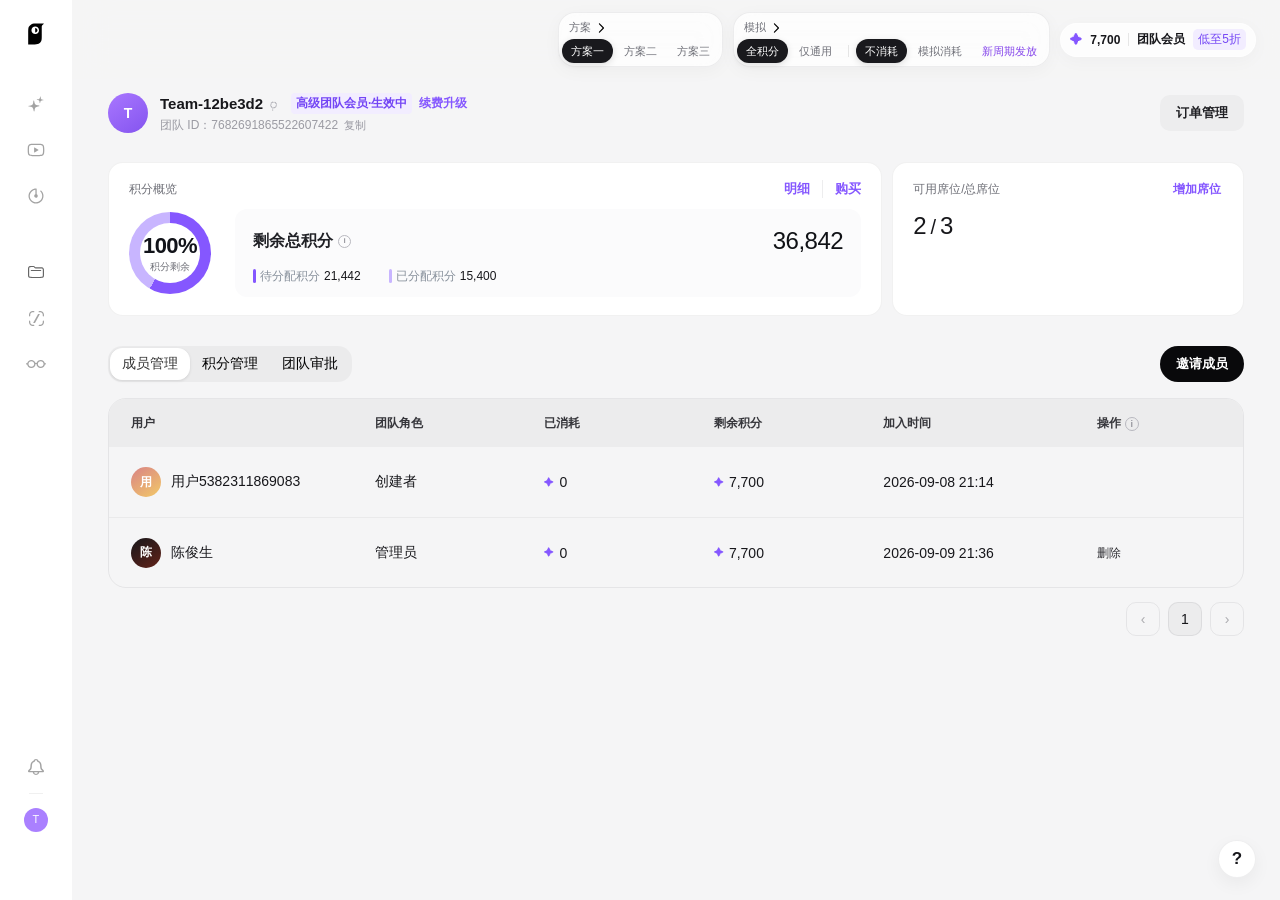
==== team-management-demo.html @ 02cb340e "Add third credit allocation scheme" ====
<!doctype html>
<html lang="zh-CN">
  <head>
    <meta charset="UTF-8" />
    <meta name="viewport" content="width=device-width, initial-scale=1.0" />
    <meta name="description" content="团队管理与积分管理交互 Demo" />
    <title>团队管理 · 交互 Demo</title>
    <style>

:root {
  --bg: #f5f5f6;
  --surface: #ffffff;
  --surface-muted: #f0f0f1;
  --text: #17171b;
  --text-secondary: #6f7078;
  --text-tertiary: #9b9ba3;
  --line: rgba(22, 22, 27, 0.07);
  --line-strong: rgba(22, 22, 27, 0.1);
  --brand: #8557ff;
  --brand-dark: #7446f5;
  --brand-soft: #f2edff;
  --cyan: #13a8bf;
  --cyan-soft: #e7f8fa;
  --iris: #6b5bea;
  --pink: #f04aa6;
  --danger: #e5484d;
  --shadow: 0 14px 40px rgba(28, 25, 38, 0.12);
}

* {
  box-sizing: border-box;
}

[hidden] {
  display: none !important;
}

html {
  min-width: 1080px;
  background: var(--bg);
}

body {
  margin: 0;
  min-height: 100vh;
  color: var(--text);
  background: var(--bg);
  font-family: -apple-system, BlinkMacSystemFont, "PingFang SC", "Microsoft YaHei", "Helvetica Neue", Arial, sans-serif;
  font-size: 14px;
  -webkit-font-smoothing: antialiased;
}

button,
input,
select {
  font: inherit;
}

button {
  color: inherit;
}

button:focus-visible,
input:focus-visible,
select:focus-visible {
  outline: 2px solid rgba(133, 87, 255, 0.42);
  outline-offset: 2px;
}

.sidebar {
  position: fixed;
  inset: 0 auto 0 0;
  z-index: 30;
  display: flex;
  width: 72px;
  flex-direction: column;
  align-items: flex-start;
  background: #fff;
}

.sidebar-product {
  display: grid;
  width: 72px;
  height: 68px;
  flex: 0 0 68px;
  place-items: center;
}

.sidebar-product-clip {
  display: block;
  overflow: hidden;
  width: 32px;
  height: 28px;
}

.sidebar-product-clip img {
  display: block;
  width: 79px;
  height: 28px;
  margin-left: 2px;
}

.side-nav {
  display: flex;
  width: 72px;
  height: 340px;
  flex: 0 0 340px;
  flex-direction: column;
  align-items: flex-start;
  gap: 6px;
  padding: 16px 12px 16px;
}

.side-item {
  position: relative;
  display: flex;
  width: 40px;
  height: 40px;
  flex: 0 0 40px;
  align-items: flex-start;
  padding: 4px 0 4px 8px;
  border: 0;
  background: transparent;
  cursor: pointer;
}

.side-item-surface,
.side-bottom-button,
.profile-button {
  display: grid;
  width: 32px;
  height: 32px;
  place-items: center;
  border: 0;
  border-radius: 50%;
  background: transparent;
  transition: background 140ms ease;
}

.side-item:hover .side-item-surface,
.side-bottom-button:hover,
.profile-button:hover {
  background: rgba(0, 0, 0, 0.045);
}

.side-item::after,
.side-bottom-button::after {
  position: absolute;
  left: calc(100% + 20px);
  top: 50%;
  z-index: 2;
  padding: 6px 8px;
  border-radius: 6px;
  color: #fff;
  background: #242429;
  content: attr(data-tooltip);
  font-size: 11px;
  white-space: nowrap;
  opacity: 0;
  pointer-events: none;
  transform: translate(-4px, -50%);
  transition: 120ms ease;
}

.side-item:hover::after,
.side-bottom-button:hover::after {
  opacity: 1;
  transform: translate(0, -50%);
}

.side-icon-frame {
  display: grid;
  width: 20px;
  height: 20px;
  place-items: center;
}

.side-icon {
  display: block;
  width: 20px;
  height: 20px;
}

.side-icon-folder {
  width: 16.169px;
  height: 12.933px;
}

.side-icon-canvas {
  width: 15px;
  height: 15px;
}

.side-icon-more {
  width: 19.981px;
  height: 8.42px;
}

.side-icon-notifications {
  width: 15.33px;
  height: 16.667px;
}

.side-nav-secondary {
  display: flex;
  width: 48px;
  height: 154px;
  flex: 0 0 154px;
  flex-direction: column;
  gap: 6px;
  padding-top: 30px;
}

.side-bottom {
  display: flex;
  width: 72px;
  min-height: 0;
  flex: 1 1 auto;
  flex-direction: column;
  align-items: center;
  gap: 10px;
  justify-content: flex-end;
  padding: 0 16px 64px;
}

.side-bottom-button,
.profile-button {
  position: relative;
  flex: 0 0 32px;
  padding: 0;
  cursor: pointer;
}

.side-bottom-button::after {
  left: calc(100% + 20px);
}

.side-bottom-divider {
  width: 14px;
  height: 1px;
  flex: 0 0 1px;
  background: rgba(0, 0, 0, 0.06);
}

.profile-dot {
  display: grid;
  width: 24px;
  height: 24px;
  place-items: center;
  border-radius: 50%;
  color: rgba(255, 255, 255, 0.95);
  background: #aa80ff;
  font-size: 11px;
  line-height: 15.4px;
  letter-spacing: 0.0645px;
}

.topbar {
  position: fixed;
  inset: 0 0 auto 72px;
  z-index: 20;
  display: flex;
  height: 64px;
  align-items: center;
  justify-content: flex-end;
  gap: 10px;
  padding: 0 24px;
  background: rgba(245, 245, 246, 0.9);
  backdrop-filter: blur(18px);
}

.simulation-switch {
  display: inline-flex;
  height: 32px;
  align-items: center;
  gap: 2px;
  padding: 3px;
  border: 1px solid rgba(22, 22, 27, 0.07);
  border-radius: 17px;
  background: rgba(255, 255, 255, 0.78);
  box-shadow: 0 4px 18px rgba(0, 0, 0, 0.035);
  backdrop-filter: blur(12px);
}

.simulation-switch-label {
  padding: 0 6px 0 8px;
  color: var(--text-tertiary);
  font-size: 11px;
  line-height: 1;
}

.simulation-option {
  height: 24px;
  padding: 0 9px;
  border: 0;
  border-radius: 12px;
  color: var(--text-secondary);
  background: transparent;
  font-size: 11px;
  cursor: pointer;
  transition: 140ms ease;
}

.simulation-option:hover {
  color: var(--text);
  background: #f0f0f2;
}

.simulation-option.is-active {
  color: #fff;
  background: #19191d;
  box-shadow: 0 2px 7px rgba(0, 0, 0, 0.13);
}

.credit-pill {
  display: flex;
  height: 34px;
  align-items: center;
  gap: 8px;
  padding: 0 9px;
  border: 1px solid rgba(255, 255, 255, 0.8);
  border-radius: 18px;
  background: rgba(255, 255, 255, 0.72);
  box-shadow: 0 4px 18px rgba(0, 0, 0, 0.03);
  font-size: 12px;
  font-weight: 600;
  cursor: pointer;
}

.credit-gem,
.mini-gem,
.point-gem {
  color: var(--brand);
}

.credit-divider {
  width: 1px;
  height: 13px;
  background: var(--line-strong);
}

.discount-tag {
  padding: 2px 5px;
  border-radius: 5px;
  color: var(--brand-dark);
  background: var(--brand-soft);
  font-weight: 500;
}

.page-shell {
  max-width: 1840px;
  min-height: 100vh;
  margin-left: 72px;
  padding: 84px 36px 64px;
}

.team-heading {
  display: flex;
  min-height: 58px;
  align-items: center;
  justify-content: space-between;
  margin-bottom: 20px;
}

.team-identity,
.team-name-row,
.title-with-tag,
.membership-row,
.summary-topline,
.card-actions,
.legend-row,
.card-footer-line,
.toolbar,
.toolbar-actions,
.tabs,
.filter-group,
.role-cell,
.user-cell,
.point-value,
.composition,
.row-actions,
.form-hint,
.warning-box {
  display: flex;
  align-items: center;
}

.team-identity {
  gap: 12px;
}

.team-avatar {
  display: grid;
  width: 40px;
  height: 40px;
  place-items: center;
  border-radius: 50%;
  color: #fff;
  background: linear-gradient(145deg, #a977ff, #8454ef);
  font-weight: 600;
}

.team-name-row {
  gap: 5px;
}

.team-name-row h1 {
  margin: 0;
  font-size: 15px;
  font-weight: 650;
}

.team-identity p {
  margin: 3px 0 0;
  color: var(--text-tertiary);
  font-size: 12px;
}

.icon-button,
.copy-button,
.link-button,
.action-link,
.tab,
.filter-chip,
.modal-close {
  border: 0;
  background: transparent;
  cursor: pointer;
}

.edit-button {
  padding: 0;
  color: #a9a9b0;
  font-size: 15px;
  transform: rotate(-35deg);
}

.copy-button {
  margin-left: 3px;
  padding: 0;
  color: #9999a2;
  font-size: 11px;
}

.secondary-button,
.primary-button {
  display: inline-flex;
  height: 36px;
  align-items: center;
  justify-content: center;
  min-width: 82px;
  padding: 0 16px;
  border: 0;
  border-radius: 10px;
  font-size: 13px;
  font-weight: 600;
  cursor: pointer;
  transition: 150ms ease;
}

.secondary-button {
  color: #202024;
  background: #ededee;
}

.secondary-button:hover {
  background: #e5e5e7;
}

.primary-button {
  color: white;
  background: #09090b;
}

.primary-button:hover {
  background: #27272b;
  transform: translateY(-1px);
}

.summary-grid {
  display: grid;
  grid-template-columns: repeat(3, minmax(0, 1fr));
  gap: 12px;
}

.summary-card {
  position: relative;
  min-width: 0;
  height: auto;
  padding: 20px 24px;
  border: 1px solid rgba(0, 0, 0, 0.035);
  border-radius: 22px;
  background: var(--surface);
}

.card-label {
  color: var(--text-secondary);
  font-size: 12px;
  line-height: 18px;
}

.membership-row {
  justify-content: space-between;
  margin-top: 1px;
}

.title-with-tag {
  gap: 6px;
}

.title-with-tag strong {
  font-size: 18px;
  line-height: 28px;
}

.status-tag {
  padding: 2px 5px;
  border-radius: 4px;
  color: var(--brand-dark);
  background: var(--brand-soft);
  font-size: 10px;
  font-weight: 600;
}

.link-button {
  padding: 2px;
  color: var(--brand);
  font-size: 12px;
  font-weight: 600;
}

.link-button:hover,
.action-link:hover {
  color: var(--brand-dark);
}

.card-footer-line {
  gap: 5px;
  margin-top: 18px;
  color: var(--text-secondary);
  font-size: 12px;
}

.info-dot {
  display: inline-grid;
  width: 14px;
  height: 14px;
  place-items: center;
  border: 1px solid #b8b8bf;
  border-radius: 50%;
  color: #96969e;
  font-size: 9px;
  font-style: normal;
  line-height: 1;
}

.summary-topline {
  align-items: flex-start;
  justify-content: space-between;
}

.large-number {
  margin-top: 1px;
  color: #101216;
  font-size: 30px;
  font-weight: 500;
  letter-spacing: -0.8px;
  line-height: 35px;
}

.card-actions {
  gap: 0;
  margin-top: 23px;
}

.credits-card .link-button {
  position: relative;
  padding: 0 12px;
  color: var(--brand);
  font-size: 13px;
}

.credits-card .link-button:last-child {
  padding-right: 0;
}

.credits-card .link-button + .link-button {
  border-left: 1px solid #ededee;
}

.membership-row > .link-button,
.seats-card .summary-topline > .link-button {
  position: absolute;
  top: 20px;
  right: 24px;
  display: inline-flex;
  height: 18px;
  align-items: center;
  padding-top: 0;
  padding-bottom: 0;
}

.credits-card .card-actions {
  position: absolute;
  top: 20px;
  right: 24px;
  height: 18px;
  align-items: center;
  margin-top: 0;
}

.allocation-stats {
  display: flex;
  align-items: center;
  gap: 20px;
  margin-top: 14px;
}

.allocation-stat {
  display: flex;
  align-items: baseline;
  gap: 8px;
  white-space: nowrap;
}

.allocation-stat + .allocation-stat {
  border-left: 1px solid var(--line-strong);
  padding-left: 20px;
}

.allocation-stat span {
  color: var(--text-secondary);
  font-size: 12px;
}

.allocation-stat strong {
  color: var(--text);
  font-size: 17px;
  font-weight: 600;
  font-variant-numeric: tabular-nums;
}



.legend-row {
  gap: 16px;
  margin-top: 9px;
  color: var(--text-secondary);
  font-size: 11px;
  white-space: nowrap;
}

.legend-row span {
  display: inline-flex;
  align-items: center;
  gap: 4px;
}

.legend-row b {
  color: inherit;
  font-weight: 500;
}

.legend {
  width: 3px;
  height: 12px;
  border-radius: 2px;
}

.seat-number {
  margin-top: 1px;
  font-size: 30px;
  font-weight: 500;
  letter-spacing: -0.8px;
  line-height: 35px;
}

.seat-number small {
  margin-left: 2px;
  color: var(--text);
  font-size: inherit;
  font-weight: 500;
  letter-spacing: inherit;
}

.workspace {
  margin-top: 30px;
}

.toolbar {
  justify-content: space-between;
  margin-bottom: 16px;
}

.toolbar-actions {
  gap: 8px;
}

.tabs {
  gap: 0;
  height: 36px;
  padding: 2px;
  border-radius: 14px;
  background: rgba(0, 0, 0, 0.04);
}

.tab {
  height: 32px;
  width: 80px;
  padding: 4px 8px;
  border: 1px solid transparent;
  border-radius: 12px;
  color: #000;
  font-family: "PingFang SC", sans-serif;
  font-size: 14px;
  font-weight: 500;
  line-height: 1.4;
  letter-spacing: 0.0938px;
  white-space: nowrap;
  transition: 150ms ease;
}

.tab:hover { background: rgba(255, 255, 255, 0.5); }
.tab.is-active {
  color: rgba(0, 0, 0, 0.8);
  background: #fff;
  border-color: #fff;
  box-shadow: 0 1px 3px rgba(0, 0, 0, 0.1);
}

.invite-button {
  border-radius: 18px;
}

.tab-panel {
  animation: panel-in 180ms ease;
}

.tab-panel[hidden] {
  display: none;
}

@keyframes panel-in {
  from { opacity: 0; transform: translateY(3px); }
  to { opacity: 1; transform: translateY(0); }
}

.table-card {
  overflow: hidden;
  border: 1px solid var(--line);
  border-radius: 18px;
  background: transparent;
}

.data-table {
  display: grid;
  min-width: 960px;
  align-items: center;
  column-gap: 24px;
  padding: 0 22px;
}

.member-table {
  grid-template-columns: minmax(220px, 1.25fr) minmax(140px, 1fr) minmax(120px, 1fr) minmax(140px, 1fr) minmax(190px, 1.05fr) minmax(120px, 0.85fr);
}

.points-table {
  min-width: 980px;
  column-gap: 16px;
  grid-template-columns: minmax(160px, 1.5fr) minmax(76px, 0.65fr) minmax(72px, 0.6fr) minmax(90px, 0.75fr) repeat(3, minmax(112px, 0.95fr)) 116px;
}

.points-table-card {
  overflow-x: auto;
}

.points-operation {
  white-space: nowrap;
}

.table-head {
  height: 48px;
  color: #36363b;
  background: #ececed;
  font-size: 12px;
  font-weight: 650;
}

.table-row {
  min-height: 70px;
  border-top: 1px solid rgba(0, 0, 0, 0.045);
  background: rgba(255, 255, 255, 0.02);
  transition: 120ms ease;
}

.table-row:first-child {
  border-top: 0;
}

.table-row:hover {
  background: #f2f2f2;
}

.user-cell {
  min-width: 0;
  gap: 10px;
}

.avatar {
  display: grid;
  width: 30px;
  height: 30px;
  flex: 0 0 auto;
  place-items: center;
  border-radius: 50%;
  color: white;
  font-size: 12px;
  font-weight: 700;
}

.avatar.owner { background: linear-gradient(145deg, #d98385, #f2c968); }
.avatar.admin { background: linear-gradient(145deg, #17171b, #622319); }
.avatar.collab { background: linear-gradient(145deg, #5d7195, #e98769); }
.avatar.designer { background: linear-gradient(145deg, #4b314f, #918cb7); }

.user-name {
  overflow: hidden;
  text-overflow: ellipsis;
  white-space: nowrap;
}

.role-cell {
  gap: 6px;
}

.point-value {
  gap: 5px;
}

.point-gem {
  font-size: 10px;
}

.row-actions {
  gap: 12px;
}

.action-link {
  padding: 0;
  color: #2f2f34;
  font-size: 12px;
}

.action-link:disabled {
  color: var(--text-tertiary);
  cursor: default;
}

.action-link.danger:hover {
  color: var(--danger);
}

.empty-action {
  color: transparent;
  user-select: none;
}

.pagination {
  display: flex;
  justify-content: flex-end;
  gap: 8px;
  padding-top: 14px;
}

.pagination button {
  display: grid;
  width: 34px;
  height: 34px;
  place-items: center;
  border: 1px solid var(--line);
  border-radius: 10px;
  color: #ababaf;
  background: transparent;
}

.pagination .current {
  color: var(--text);
  background: #ececed;
}

.points-overview {
  display: grid;
  overflow: hidden;
  grid-template-columns: minmax(220px, 1.08fr) repeat(3, minmax(0, 1fr));
  align-items: stretch;
  margin-bottom: 22px;
  padding: 24px 0;
  border: 1px solid rgba(22, 22, 27, 0.05);
  border-radius: 18px;
  background: rgba(255, 255, 255, 0.82);
  box-shadow: 0 1px 3px rgba(18, 18, 22, 0.018);
}

.point-card {
  position: relative;
  display: flex;
  min-width: 0;
  min-height: 78px;
  flex-direction: column;
  justify-content: center;
  padding: 0 30px;
}

.point-card + .point-card::before {
  position: absolute;
  inset: 5px auto 5px 0;
  width: 1px;
  background: rgba(22, 22, 27, 0.09);
  content: "";
}

.point-card .point-title {
  color: var(--text-secondary);
  font-size: 14px;
  line-height: 20px;
}

.point-card .point-balance {
  margin-top: 7px;
  color: #16161b;
  font-size: 26px;
  font-weight: 620;
  letter-spacing: -0.6px;
  line-height: 32px;
  font-variant-numeric: tabular-nums;
}

.point-card-total .point-balance {
  font-size: 30px;
  font-weight: 640;
  letter-spacing: -0.8px;
  line-height: 35px;
}

.point-card .point-caption {
  margin-top: 4px;
  color: var(--text-tertiary);
  font-size: 12px;
  line-height: 18px;
}

.invite-state h2 {
  margin: 0;
  font-size: 15px;
}

.invite-state p {
  margin: 4px 0 0;
  color: var(--text-secondary);
  font-size: 12px;
}

.credit-header {
  display: flex;
  align-items: center;
  white-space: nowrap;
}

.credit-editor {
  display: grid;
  overflow: hidden;
  width: 112px;
  height: 34px;
  grid-template-columns: 24px 1fr 24px;
  align-items: center;
  border: 1px solid rgba(15, 20, 25, 0.1);
  border-radius: 9px;
  background: #fff;
  transition: 150ms ease;
}

.credit-editor:hover {
  border-color: rgba(15, 20, 25, 0.18);
}

.credit-editor:focus-within {
  border-color: rgba(133, 87, 255, 0.72);
  box-shadow: 0 0 0 3px rgba(133, 87, 255, 0.1);
}

.credit-editor button {
  height: 100%;
  border: 0;
  color: #75757c;
  background: #f7f7f8;
  cursor: pointer;
  font-size: 16px;
  line-height: 1;
}

.credit-editor button:hover {
  color: #16161a;
  background: #eeeeef;
}

.credit-editor input {
  min-width: 0;
  width: 100%;
  height: 100%;
  padding: 0 4px;
  border: 0;
  outline: 0;
  color: var(--text);
  background: #fff;
  font-variant-numeric: tabular-nums;
  text-align: center;
}

.credit-editor input::-webkit-inner-spin-button,
.credit-editor input::-webkit-outer-spin-button {
  margin: 0;
  appearance: none;
}

.credit-editor.is-updated {
  animation: credit-updated 420ms ease;
}

@keyframes credit-updated {
  0%, 100% { background: #fff; }
  40% { background: var(--cyan-soft); }
}

.credit-readonly {
  color: #2f2f35;
  font-variant-numeric: tabular-nums;
}

.points-table.table-row.is-editing {
  box-shadow: none;
}

.points-table.table-row.is-recovery-candidate {
  background: rgba(133, 87, 255, 0.055);
}

.points-table.table-row.is-recovery-candidate .candidate-credit {
  color: var(--brand-dark);
  font-weight: 650;
}

.row-actions {
  flex-wrap: wrap;
  gap: 8px;
}

.confirm-link {
  color: var(--brand-dark);
  font-weight: 650;
}

.shortage-banner {
  display: flex;
  align-items: center;
  justify-content: space-between;
  min-height: 42px;
  margin-bottom: 10px;
  padding: 9px 14px;
  border: 1px solid rgba(133, 87, 255, 0.18);
  border-radius: 10px;
  color: #5633b7;
  background: #f7f3ff;
  font-size: 12px;
}

.shortage-banner[hidden] {
  display: none;
}

.shortage-banner strong {
  margin: 0 3px;
}

.invite-state {
  display: flex;
  min-height: 330px;
  flex-direction: column;
  align-items: center;
  justify-content: center;
  border: 1px solid var(--line);
  border-radius: 18px;
  background: rgba(255, 255, 255, 0.36);
  text-align: center;
}

.invite-state .secondary-button {
  margin-top: 20px;
}

.approval-card {
  overflow: hidden;
  border: 1px solid var(--line);
  border-radius: 16px;
}

.approval-row {
  display: grid;
  min-height: 66px;
  grid-template-columns: minmax(220px, 1.5fr) minmax(120px, 0.8fr) minmax(200px, 1fr) minmax(160px, 0.7fr);
  align-items: center;
  gap: 20px;
  padding: 0 22px;
  border-top: 1px solid var(--line);
}

.approval-row:first-child {
  border-top: 0;
}

.approval-row.is-head {
  min-height: 46px;
  background: #ececed;
  font-size: 12px;
  font-weight: 650;
}

.details-list {
  overflow: hidden;
  border: 1px solid var(--line);
  border-radius: 10px;
}

.details-row {
  display: grid;
  min-height: 42px;
  grid-template-columns: 1fr 0.85fr 0.8fr 0.58fr;
  align-items: center;
  gap: 10px;
  padding: 0 12px;
  border-top: 1px solid var(--line);
  font-size: 11px;
}

.details-row:first-child {
  border-top: 0;
}

.details-row.is-head {
  color: var(--text-secondary);
  background: #f4f4f5;
  font-weight: 650;
}

.rule-note {
  margin-top: 14px;
  padding: 11px 12px;
  border-radius: 9px;
  color: var(--text-secondary);
  background: #f6f4fb;
  font-size: 11px;
  line-height: 1.6;
}

body.is-points-detail {
  background: #f2f2f2;
}

body.is-points-detail .topbar {
  height: 68px;
  background: rgba(236, 236, 236, 0.92);
}

body.is-points-detail .simulation-switch {
  display: none;
}

.points-detail-page {
  min-height: 100vh;
  margin-left: 72px;
  padding: 100px 32px 64px;
  background: #f2f2f2;
}

.points-detail-content {
  display: flex;
  width: 100%;
  max-width: 1440px;
  flex-direction: column;
  gap: 32px;
  margin: 0 auto;
}

.points-detail-header {
  display: flex;
  min-height: 64px;
  flex-direction: column;
  align-items: flex-start;
  gap: 8px;
}

.points-detail-title-line {
  display: flex;
  align-items: center;
  gap: 8px;
}

.points-detail-title-line h1 {
  margin: 0;
  font-family: "Times New Roman", "PingFang SC", serif;
  font-size: 23px;
  font-weight: 700;
  line-height: 35px;
}

.detail-scope-badge {
  height: 20px;
  padding: 2px 8px;
  border: 0;
  border-radius: 24px;
  color: var(--text);
  background: #e8e9eb;
  font-size: 12px;
  font-weight: 500;
  line-height: 16px;
  cursor: pointer;
}

.detail-scope-badge:hover {
  background: #dedfe2;
}

.points-detail-header p {
  margin: 0;
  color: rgba(0, 0, 0, 0.6);
  font-size: 14px;
  line-height: 21px;
  letter-spacing: -0.15px;
}

.detail-section {
  display: flex;
  width: 100%;
  flex-direction: column;
  align-items: flex-start;
  gap: 16px;
}

.detail-section > h2 {
  width: 100%;
  margin: 0;
  font-size: 16px;
  font-weight: 500;
  line-height: 24px;
  letter-spacing: -0.31px;
}

.detail-total-balance {
  display: flex;
  min-height: 79px;
  flex-direction: column;
  align-items: flex-start;
  gap: 8px;
}

.detail-total-balance > span {
  color: rgba(0, 0, 0, 0.6);
  font-size: 13px;
  line-height: 20px;
}

.detail-total-balance > strong {
  font-family: "Times New Roman", "PingFang SC", serif;
  font-size: 44px;
  font-weight: 400;
  line-height: 51px;
  letter-spacing: -1px;
}

.detail-balance-grid {
  display: grid;
  width: 100%;
  grid-template-columns: repeat(3, minmax(0, 1fr));
  gap: 16px;
}

.detail-balance-card {
  display: flex;
  height: 109px;
  flex-direction: column;
  justify-content: space-between;
  padding: 20px;
  overflow: hidden;
  border-radius: 32px;
  background: #fff;
  box-shadow: 0 0 0 1px rgba(0, 0, 0, 0.04);
  transition: box-shadow 180ms ease, transform 180ms ease;
}

.detail-balance-card.is-highlighted {
  box-shadow: 0 0 0 2px rgba(129, 73, 242, 0.26), 0 8px 24px rgba(129, 73, 242, 0.08);
  transform: translateY(-1px);
}

.detail-balance-card h3,
.detail-ranking-card h3 {
  margin: 0;
  font-size: 14px;
  font-weight: 500;
  line-height: 21px;
  letter-spacing: -0.15px;
}

.detail-balance-row {
  display: flex;
  height: 32px;
  align-items: flex-end;
  justify-content: space-between;
}

.detail-balance-row strong {
  font-size: 16px;
  font-weight: 500;
  line-height: 24px;
  letter-spacing: -0.31px;
}

.detail-text-button {
  display: inline-flex;
  height: 32px;
  align-items: center;
  justify-content: center;
  min-width: 64px;
  padding: 0 14px;
  border: 0;
  border-radius: 32px;
  color: var(--text);
  background: transparent;
  font-size: 12px;
  font-weight: 500;
  cursor: pointer;
}

.detail-text-button:hover {
  color: var(--brand-dark);
  background: rgba(72, 72, 73, 0.04);
}

.detail-analysis-card {
  width: 100%;
  min-height: 308px;
  padding: 24px;
  border-radius: 32px;
  background: #fff;
  box-shadow: 0 0 0 1px rgba(0, 0, 0, 0.04);
}

.detail-filter-grid {
  display: grid;
  min-height: 62px;
  grid-template-columns: 199.5px minmax(260px, 2.5fr) minmax(220px, 2fr) 176px 172px;
  align-items: end;
  gap: 12px;
}

.detail-filter-field {
  display: flex;
  min-width: 0;
  flex-direction: column;
  gap: 8px;
}

.detail-filter-field > span {
  color: var(--text);
  font-size: 13px;
  font-weight: 500;
  line-height: 19px;
  letter-spacing: -0.08px;
}

.detail-filter-control,
.detail-filter-actions button {
  display: flex;
  height: 36px;
  align-items: center;
  justify-content: space-between;
  min-width: 0;
  padding: 0 16px;
  border: 1px solid rgba(0, 0, 0, 0.08);
  border-radius: 32px;
  color: var(--text);
  background: transparent;
  font-size: 12px;
  font-weight: 500;
}

.detail-filter-control {
  width: 100%;
  cursor: pointer;
}

.detail-filter-control:hover {
  border-color: rgba(0, 0, 0, 0.16);
  background: rgba(72, 72, 73, 0.02);
}

.detail-filter-control img {
  display: block;
  width: 14px;
  height: 14px;
  object-fit: contain;
}

.detail-filter-control > span {
  overflow: hidden;
  text-overflow: ellipsis;
  white-space: nowrap;
}

.detail-date-control {
  justify-content: center;
  gap: 4px;
}

.detail-member-control {
  padding: 0 12px;
  border-color: transparent;
  background: rgba(72, 72, 73, 0.04);
  font-size: 13px;
}

.detail-member-control img {
  width: 16px;
  height: 16px;
}

.detail-filter-actions {
  display: flex;
  align-items: center;
  justify-content: flex-end;
  gap: 8px;
}

.detail-filter-actions button {
  justify-content: center;
  min-width: 82px;
  padding: 0 16px;
  border-color: transparent;
  color: rgba(0, 0, 0, 0.2);
  background: rgba(72, 72, 73, 0.04);
}

.detail-filter-actions button:disabled {
  cursor: default;
}

.detail-pill-tabs {
  display: flex;
  height: 32px;
  align-items: center;
  gap: 8px;
}

.detail-analysis-card > .detail-pill-tabs {
  margin-top: 16px;
}

.detail-pill-tabs button {
  display: inline-flex;
  height: 32px;
  align-items: center;
  justify-content: center;
  min-width: 48px;
  padding: 6px 14px;
  border: 1px solid rgba(0, 0, 0, 0.08);
  border-radius: 999px;
  color: rgba(0, 0, 0, 0.6);
  background: transparent;
  font-size: 12px;
  font-weight: 500;
  line-height: 14px;
  cursor: pointer;
}

.detail-pill-tabs button.is-active {
  border-color: transparent;
  color: #8149f2;
  background: #ccb2ff;
}

.detail-analysis-panel {
  display: grid;
  min-height: 134px;
  grid-template-columns: 1fr 2fr;
  gap: 16px;
  margin-top: 16px;
}

.detail-metric-card,
.detail-ranking-card {
  padding: 20px;
  border-radius: 24px;
  background: rgba(72, 72, 73, 0.04);
}

.detail-metric-card {
  display: flex;
  flex-direction: column;
  justify-content: space-between;
}

.detail-metric-card > div:first-child {
  display: flex;
  flex-direction: column;
  gap: 8px;
}

.detail-metric-card span {
  color: rgba(0, 0, 0, 0.6);
  font-size: 13px;
  line-height: 20px;
}

.detail-metric-card strong {
  font-size: 16px;
  font-weight: 500;
  line-height: 24px;
}

.detail-metric-footer {
  display: flex;
  align-items: center;
  justify-content: space-between;
}

.detail-ranking-card {
  display: flex;
  flex-direction: column;
  gap: 16px;
}

.detail-ranking-list {
  display: flex;
  flex-direction: column;
  gap: 12px;
}

.detail-ranking-row {
  display: grid;
  grid-template-columns: 32px minmax(160px, 228px) minmax(120px, 1fr) 56px;
  align-items: center;
  gap: 4px;
  min-height: 21px;
  padding: 2px 8px;
  color: rgba(0, 0, 0, 0.6);
  font-size: 13px;
  line-height: 15px;
}

.detail-ranking-index {
  color: rgba(0, 0, 0, 0.4);
}

.detail-ranking-name {
  overflow: hidden;
  text-overflow: ellipsis;
  white-space: nowrap;
}

.detail-ranking-bar {
  height: 12px;
  overflow: hidden;
  border-radius: 999px;
  background: #f2f2f2;
}

.detail-ranking-bar i {
  display: block;
  height: 100%;
  border-radius: inherit;
  background: #aa80ff;
}

.detail-ranking-value {
  text-align: right;
}

.detail-ledger-section {
  min-height: 616px;
}

.detail-ledger-card {
  width: 100%;
  min-height: 528px;
  padding: 24px;
  overflow: hidden;
  border-radius: 32px;
  background: #fff;
  box-shadow: 0 0 0 1px rgba(0, 0, 0, 0.04);
}

.detail-ledger-table {
  display: grid;
  grid-template-columns: 160px minmax(280px, 1fr) 144px 96px;
  align-items: center;
  column-gap: 2px;
}

.detail-ledger-head {
  height: 48px;
  border-bottom: 1px solid rgba(0, 0, 0, 0.08);
  color: rgba(0, 0, 0, 0.6);
  font-size: 13px;
  font-weight: 500;
  line-height: 19px;
}

.detail-ledger-head > div,
.detail-ledger-row > div {
  padding: 0 12px;
}

.detail-ledger-head > div:last-child,
.detail-ledger-row > div:last-child {
  text-align: right;
}

.detail-ledger-row {
  min-height: 45px;
  color: var(--text);
  font-size: 14px;
  line-height: 21px;
}

.detail-ledger-row > div:first-child {
  color: rgba(0, 0, 0, 0.6);
}

.detail-ledger-row > div:last-child {
  color: #8149f2;
}

.detail-ledger-empty {
  display: grid;
  min-height: 180px;
  place-items: center;
  color: rgba(0, 0, 0, 0.4);
  font-size: 13px;
}

.empty-illustration {
  display: grid;
  width: 54px;
  height: 54px;
  margin-bottom: 16px;
  place-items: center;
  border-radius: 18px;
  color: var(--brand);
  background: var(--brand-soft);
  font-size: 28px;
  font-weight: 300;
}

.help-button {
  position: fixed;
  right: 24px;
  bottom: 22px;
  z-index: 12;
  display: grid;
  width: 38px;
  height: 38px;
  place-items: center;
  border: 1px solid var(--line);
  border-radius: 50%;
  background: #fff;
  box-shadow: 0 6px 18px rgba(0, 0, 0, 0.05);
  font-size: 17px;
  font-weight: 700;
  cursor: pointer;
}

.modal-backdrop {
  position: fixed;
  inset: 0;
  z-index: 100;
  display: grid;
  place-items: center;
  padding: 24px;
  background: rgba(15, 15, 18, 0.32);
  backdrop-filter: blur(4px);
}

.modal-backdrop[hidden] {
  display: none;
}

.modal {
  width: min(440px, 100%);
  padding: 22px;
  border-radius: 18px;
  background: #fff;
  box-shadow: var(--shadow);
  animation: modal-in 180ms ease;
}

@keyframes modal-in {
  from { opacity: 0; transform: translateY(8px) scale(0.98); }
  to { opacity: 1; transform: translateY(0) scale(1); }
}

.modal-head {
  display: flex;
  align-items: flex-start;
  justify-content: space-between;
  margin-bottom: 20px;
}

.modal-head h2 {
  margin: 0;
  font-size: 18px;
}

.modal-head p {
  margin: 5px 0 0;
  color: var(--text-secondary);
  font-size: 12px;
}

.modal-close {
  width: 30px;
  height: 30px;
  border-radius: 9px;
  color: #7b7b82;
  font-size: 22px;
}

.modal-close:hover {
  background: #f0f0f1;
}

.form-field {
  display: block;
  margin-bottom: 16px;
}

.form-field > span {
  display: block;
  margin-bottom: 7px;
  color: #44444a;
  font-size: 12px;
  font-weight: 600;
}

.form-field input,
.form-field select {
  width: 100%;
  height: 42px;
  padding: 0 12px;
  border: 1px solid var(--line-strong);
  border-radius: 10px;
  color: var(--text);
  background: #fafafa;
}

.form-field input:focus,
.form-field select:focus {
  border-color: rgba(133, 87, 255, 0.56);
  background: #fff;
}

.form-hint {
  justify-content: space-between;
  margin-top: -8px;
  color: var(--text-secondary);
  font-size: 11px;
}

.modal-actions {
  display: flex;
  justify-content: flex-end;
  gap: 8px;
  margin-top: 22px;
}

.warning-box {
  gap: 10px;
  padding: 12px;
  border-radius: 10px;
  color: #8e3437;
  background: #fff1f1;
  font-size: 12px;
  line-height: 1.5;
}

.modal .primary-button.danger {
  background: var(--danger);
}

.shortage-modal-intro {
  margin: 0;
  color: var(--text-secondary);
  font-size: 12px;
  line-height: 1.6;
}

.shortage-modal-list {
  display: flex;
  flex-direction: column;
  gap: 8px;
}

.shortage-modal-list-title {
  color: #44444a;
  font-size: 12px;
  font-weight: 650;
}

.shortage-modal-row {
  display: flex;
  min-height: 44px;
  align-items: center;
  justify-content: space-between;
  gap: 16px;
  padding: 0 12px;
  border-radius: 10px;
  background: #f6f6f7;
  font-size: 12px;
}

.shortage-modal-source {
  min-width: 0;
  overflow: hidden;
  text-overflow: ellipsis;
  white-space: nowrap;
}

.shortage-modal-source strong {
  color: var(--text);
  font-size: 13px;
}

.shortage-modal-amount {
  flex: none;
  font-size: 13px;
  font-variant-numeric: tabular-nums;
}

.shortage-modal-empty {
  padding: 12px;
  border-radius: 10px;
  color: var(--text-secondary);
  background: #f6f6f7;
  font-size: 12px;
}

.shortage-modal-intro {
  margin-top: 14px;
}

.toast-region {
  position: fixed;
  left: 50%;
  top: 78px;
  z-index: 120;
  display: flex;
  width: min(720px, calc(100vw - 48px));
  align-items: center;
  flex-direction: column;
  gap: 8px;
  transform: translateX(-50%);
  pointer-events: none;
}

.toast {
  min-width: 220px;
  max-width: 100%;
  padding: 11px 14px;
  border: 1px solid var(--line);
  border-radius: 10px;
  color: #fff;
  background: rgba(23, 23, 27, 0.92);
  box-shadow: 0 10px 30px rgba(0, 0, 0, 0.12);
  font-size: 12px;
  text-align: center;
  animation: toast-in 220ms cubic-bezier(0.2, 0.8, 0.2, 1);
}

.toast.is-leaving {
  animation: toast-out 180ms ease forwards;
}

@keyframes toast-in {
  from { opacity: 0; transform: translateY(-12px) scale(0.97); }
  to { opacity: 1; transform: translateY(0); }
}

@keyframes toast-out {
  to { opacity: 0; transform: translateY(-8px) scale(0.98); }
}

@media (max-width: 1260px) {
  .page-shell { padding-left: 26px; padding-right: 26px; }
  .summary-card { padding-left: 18px; padding-right: 18px; }
  .membership-row > .link-button,
  .seats-card .summary-topline > .link-button,
  .credits-card .card-actions { right: 18px; }
  .legend-row { gap: 9px; }
  .data-table { column-gap: 16px; padding-left: 18px; padding-right: 18px; }
}

@media (max-width: 1500px) {
  .detail-analysis-card { min-height: 360px; }
  .detail-filter-grid {
    grid-template-columns: 199.5px minmax(180px, 1fr) minmax(180px, 1fr) 160px;
  }
  .detail-filter-actions { grid-column: 1 / -1; }
  .detail-ranking-row { grid-template-columns: 28px minmax(150px, 210px) minmax(100px, 1fr) 48px; }
}

@media (prefers-reduced-motion: reduce) {
  *, *::before, *::after {
    scroll-behavior: auto !important;
    animation-duration: 0.01ms !important;
    transition-duration: 0.01ms !important;
  }
}

/* Unified member and credit workspace. */

.summary-credit-meta { display: grid; grid-template-columns: repeat(3, minmax(0, 1fr)); gap: 10px; }
.summary-credit-meta .allocation-stat { display: flex; flex-direction: column; gap: 1px; min-width: 0; }
.summary-credit-meta .allocation-stat + .allocation-stat { padding-left: 10px; }
.summary-credit-meta .allocation-stat span { font-size: 12px; }
.summary-credit-meta .allocation-stat strong { font-size: 14px; line-height: 18px; font-weight: 500; }
.member-identity { display: flex; flex-direction: column; min-width: 0; gap: 5px; }
.member-joined { color: var(--text-secondary); font-size: 12px; white-space: nowrap; }
.points-operation { display: flex; gap: 14px; align-items: center; }
.points-table { grid-template-columns: minmax(190px, 1.5fr) minmax(76px, .65fr) minmax(72px, .6fr) minmax(90px, .75fr) repeat(3, minmax(112px, .95fr)) 122px; }
@media (max-width: 900px) {
  .summary-grid { grid-template-columns: 1fr; }
  .points-overview { overflow-x: auto; }
}

/* Credit tabs control both the balance and member allocation list. */
#creditTypeTabs { display: flex; align-items: center; height: 36px; gap: 24px; padding: 0 0 0 8px; margin-bottom: 20px; }
.credit-subtab { position: relative; display: inline-flex; align-items: center; justify-content: center; height: 36px; border: 0; border-bottom: 2px solid transparent; background: transparent; padding: 0; color: rgba(0, 0, 0, 0.6); font: inherit; font-family: "PingFang SC", sans-serif; font-size: 14px; font-weight: 500; line-height: 1.4; letter-spacing: 0.0938px; white-space: nowrap; cursor: pointer; }
.credit-subtab.is-active { color: #000; border-bottom-color: #000; }
.credit-subtab:hover { color: #000; }
.credit-subtab:focus-visible { outline: 2px solid var(--text); outline-offset: 3px; border-radius: 2px; }
#pointsOverview { display: flex; align-items: center; justify-content: space-between; gap: 24px; margin: 0 0 20px; padding: 20px 28px; border-radius: 16px; box-shadow: none; }
.unallocated-summary { display: flex; flex-direction: column; align-items: flex-start; gap: 6px; flex-shrink: 0; }
.unallocated-summary > span { color: var(--text-secondary); font-size: 12px; }
.unallocated-summary > strong { font-size: 20px; line-height: 1.2; font-weight: 600; font-variant-numeric: tabular-nums; }
.points-table { min-width: 740px; grid-template-columns: minmax(220px, 1.6fr) minmax(110px, 1fr) minmax(100px, 1fr) minmax(160px, 1.2fr) 122px; }
.points-table.is-credit-editing { min-width: 860px; grid-template-columns: minmax(190px, 1.45fr) minmax(100px, .8fr) minmax(84px, .65fr) minmax(132px, 1fr) minmax(150px, 1.05fr) 100px; }

.append-editor label { display:flex; align-items:center; gap:10px; font-size:13px; }
.append-editor input { width:110px; border:1px solid var(--line-strong); border-radius:7px; padding:8px; background:#fff; font:inherit; }
.append-editor small { display:block; margin-top:5px; color:var(--text-secondary); font-size:12px; }
.simulation-divider { width: 1px; height: 12px; background: var(--line-strong); margin: 0 5px; }
.simulation-cycle { color: #8545eb; }
.points-table.table-row.is-recovery-candidate { background:#f0e8ff; box-shadow:inset 3px 0 #9254ff; }

.allocation-menu { position: relative; }
.allocation-menu > summary { list-style: none; cursor: pointer; }
.allocation-menu > summary::-webkit-details-marker { display: none; }
.allocation-menu-options { position: relative; z-index: 5; margin: 6px 0; min-width: 112px; padding: 4px; border: 1px solid var(--line); border-radius: 10px; background: #fff; box-shadow: 0 4px 18px rgba(0,0,0,.1); }
.allocation-menu-options button { display: block; width: 100%; border: 0; border-radius: 6px; background: transparent; padding: 9px 12px; text-align: left; white-space: nowrap; font: inherit; font-size: 14px; cursor: pointer; }
.allocation-menu-options button:hover { background: #f3f3f5; }
.allocation-menu-options button:disabled { opacity: .4; cursor: default; }

.credit-workspace-toolbar { display: flex; align-items: center; justify-content: space-between; gap: 20px; margin-bottom: 16px; }
.credit-workspace-toolbar #creditTypeTabs { margin-bottom: 0; }
@media (max-width: 700px) {
  .credit-workspace-toolbar { flex-wrap: wrap; gap: 12px; }
  .credit-workspace-toolbar #pointsOverview { margin-left: auto; }
}

.balance-stepper { display: inline-flex; height: 36px; align-items: center; padding: 0 4px; border-radius: 999px; background: #f1f1f2; }
.balance-stepper button { display: grid; place-items: center; width: 30px; height: 30px; padding: 0; border: 0; border-radius: 50%; background: transparent; color: #17171b; font-size: 23px; line-height: 1; cursor: pointer; }
.balance-stepper button:hover { background: #e5e5e7; }
.balance-stepper button:disabled { opacity: .3; cursor: default; }
.append-editor .balance-stepper input { width: 76px; min-width: 0; padding: 0 2px; border: 0; border-radius: 0; background: transparent; text-align: center; font-size: 16px; font-weight: 500; appearance: textfield; -moz-appearance: textfield; }
.balance-stepper input::-webkit-inner-spin-button, .balance-stepper input::-webkit-outer-spin-button { -webkit-appearance: none; margin: 0; }
.balance-stepper:focus-within { outline: 2px solid #9254ff; outline-offset: 2px; }
.balance-stepper input:focus { outline: none; }

.allocation-editor-row {
  display: grid;
  min-width: 860px;
  grid-template-columns: minmax(190px, 1.45fr) minmax(100px, .8fr) minmax(84px, .65fr) minmax(132px, 1fr) minmax(150px, 1.05fr) 100px;
  align-items: center;
  gap: 20px;
  padding: 16px 20px 14px;
  border-top: 1px solid var(--line);
  background: rgba(255, 255, 255, .72);
}
.allocation-editor-line { display: contents; }
.allocation-before { color: #2f2f35; font-size: 14px; font-variant-numeric: tabular-nums; }
.allocation-stepper { display: grid; overflow: hidden; width: 144px; height: 32px; grid-template-columns: 32px minmax(0, 1fr) 32px; gap: 8px; align-items: center; border: 0; border-radius: 26px; background: rgba(0, 0, 0, 0.06); }
.allocation-stepper:focus-within { box-shadow: none; }
.allocation-stepper button:focus-visible { outline: 2px solid var(--credit-purple); outline-offset: -3px; border-radius: 50%; }
.allocation-stepper button { display: grid; width: 32px; height: 32px; place-items: center; padding: 0; border: 0; color: #17171b; background: transparent; cursor: pointer; font-size: 24px; font-weight: 400; }
.allocation-stepper button:hover { background: #e5e5e7; }
.allocation-stepper button:disabled { opacity: .3; cursor: default; }
.allocation-stepper input { width: 53px; justify-self: center; min-width: 0; height: 20px; padding: 0; border: 0; outline: 0; background: transparent; color: #000; font-family: Montserrat, sans-serif; font-size: 12px; line-height: 20px; font-weight: 400; text-align: center; appearance: textfield; -moz-appearance: textfield; }
.allocation-stepper input::-webkit-inner-spin-button,
.allocation-stepper input::-webkit-outer-spin-button { margin: 0; -webkit-appearance: none; }
.allocation-input { width: min(132px, 100%); height: 36px; border-radius: 10px; background: #f1f1f2; }
.allocation-input:focus-within { outline: 2px solid #9254ff; outline-offset: 2px; }
.allocation-input input { width: 100%; height: 100%; padding: 0 12px; border: 0; outline: 0; border-radius: inherit; background: transparent; font: inherit; font-size: 14px; font-weight: 500; text-align: center; appearance: textfield; -moz-appearance: textfield; }
.allocation-input input::-webkit-inner-spin-button,
.allocation-input input::-webkit-outer-spin-button { margin: 0; -webkit-appearance: none; }
.allocation-editor-actions { justify-content: flex-start; white-space: nowrap; }
.allocation-editor-footer { display: flex; min-height: 26px; grid-column: 3 / 6; align-items: flex-end; padding-top: 2px; }
.allocation-editor-footer > span { color: var(--text-secondary); font-size: 12px; }
@media (max-width: 980px) {
  .allocation-editor-row { overflow-x: auto; }
}

.allocation-guidance { margin: 0; color: var(--text-secondary); font-size: 12px; line-height: 1.5; }
@media (max-width: 700px) { #pointsOverview { align-items: flex-start; flex-direction: column; gap: 12px; padding: 20px; } }

/* Inline credit balances, matching the supplied legend reference. */
.summary-credit-meta { display: flex; align-items: center; justify-content: space-between; gap: 12px; }
.summary-credit-meta .allocation-stat { flex-direction: row; align-items: center; gap: 5px; }
.summary-credit-meta .allocation-stat + .allocation-stat { padding-left: 0; border-left: 0; }
.summary-credit-meta .allocation-stat::before { content: ''; width: 3px; height: 12px; border-radius: 2px; flex-shrink: 0; background: #00a2bd; }
.summary-credit-meta .allocation-stat:nth-child(2)::before { background: #6857ed; }
.summary-credit-meta .allocation-stat:nth-child(3)::before { background: #ee43a0; }
.summary-credit-meta .allocation-stat span { font-size: 12px; }
.summary-credit-meta .allocation-stat strong { font-size: 13px; line-height: 18px; }
.summary-grid { grid-template-columns: minmax(0, 1fr) minmax(440px, 1.18fr) minmax(0, 1fr); }
@media (max-width: 900px) { .summary-grid { grid-template-columns: 1fr; } }

.summary-credit-meta { justify-content: flex-start; gap: 16px; }
.summary-credit-meta .allocation-stat::before { content: none; }
.toolbar { --toolbar-control-height: 36px; align-items: center; }
.toolbar > .tabs, .toolbar .invite-button { box-sizing: border-box; height: var(--toolbar-control-height); min-height: var(--toolbar-control-height); }
.toolbar > .tabs { align-items: center; }
.toolbar > .tabs > .tab { height: calc(var(--toolbar-control-height) - 4px); }

/* Team plan is part of the identity; the overview follows the supplied compact card layout. */
.team-name-row { flex-wrap: wrap; }
.team-plan { display: inline-flex; align-items: center; gap: 6px; margin-left: 10px; font-size: 12px; font-weight: 500; }
.summary-grid { grid-template-columns: minmax(0, 2.2fr) minmax(260px, 1fr); gap: 10px; }
.summary-card { border-color: rgba(22, 22, 27, .06); border-radius: 15px; }
.credits-card { min-height: 150px; padding: 16px 20px 18px; }
.credit-summary-header { display: flex; align-items: center; justify-content: space-between; min-height: 20px; }
.credit-summary-actions { display: flex; align-items: center; }
.credit-summary-content { display: grid; grid-template-columns: 86px minmax(0, 1fr); align-items: center; gap: 20px; margin-top: 10px; }
.credit-donut { position: relative; display: grid; width: 82px; height: 82px; flex: 0 0 82px; place-items: center; border-radius: 50%; background: conic-gradient(#8fcae9 0 11%, #e1e3e6 11% 25%, #139be8 25% 100%); }
.credit-donut::after { position: absolute; inset: 11px; border-radius: 50%; background: #fff; content: ''; }
.credit-donut-center { position: relative; z-index: 1; display: flex; flex-direction: column; align-items: center; }
.credit-donut-center strong { color: #111319; font-size: 22px; font-weight: 650; line-height: 26px; letter-spacing: -.6px; }
.credit-donut-center span { margin-top: 1px; color: var(--text-secondary); font-size: 10px; line-height: 14px; }
.credit-donut:focus-visible { outline: 2px solid #1598e5; outline-offset: 4px; }
.credit-donut-tooltip { position: absolute; z-index: 20; top: 50%; left: calc(100% + 14px); display: grid; width: 218px; gap: 10px; padding: 14px 16px; border: 1px solid rgba(21, 23, 28, .1); border-radius: 10px; background: rgba(255, 255, 255, .98); box-shadow: 0 10px 30px rgba(20, 30, 45, .14); opacity: 0; pointer-events: none; transform: translate(6px, -50%); transition: opacity 160ms ease, transform 160ms ease; }
.credit-donut-tooltip::before { position: absolute; top: 50%; left: -6px; width: 10px; height: 10px; border-left: 1px solid rgba(21, 23, 28, .1); border-bottom: 1px solid rgba(21, 23, 28, .1); background: #fff; content: ''; transform: translateY(-50%) rotate(45deg); }
.credit-donut:hover .credit-donut-tooltip,
.credit-donut:focus .credit-donut-tooltip,
.credit-donut:focus-within .credit-donut-tooltip { opacity: 1; transform: translate(0, -50%); }
.credit-tooltip-row { display: grid; grid-template-columns: 10px minmax(0, 1fr) auto; align-items: center; gap: 8px; color: #5f626b; font-size: 12px; line-height: 18px; white-space: nowrap; }
.credit-tooltip-row strong { color: #202126; font-size: 13px; font-weight: 600; font-variant-numeric: tabular-nums; }
.credit-tooltip-dot { width: 8px; height: 8px; border-radius: 50%; }
.credit-tooltip-dot.is-unallocated { background: #139be8; }
.credit-tooltip-dot.is-assigned { background: #8fcae9; }
.credit-tooltip-dot.is-consumed { background: #e1e3e6; box-shadow: inset 0 0 0 1px rgba(20, 30, 45, .08); }
.credit-balance-panel { min-width: 0; min-height: 86px; padding: 16px 18px 12px; border-radius: 12px; background: #fbfbfc; }
.credit-balance-main { display: flex; min-width: 0; align-items: center; justify-content: space-between; gap: 20px; }
.credit-balance-title { display: flex; align-items: center; gap: 5px; color: #202126; font-size: 16px; font-weight: 600; white-space: nowrap; }
.credit-balance-title .info-dot { width: 13px; height: 13px; font-size: 8px; }
.credit-balance-main .large-number { margin: 0; font-size: 24px; font-weight: 500; line-height: 32px; letter-spacing: -.5px; white-space: nowrap; }
.credit-balance-breakdown { display: flex; flex-wrap: wrap; gap: 12px 28px; margin-top: 10px; color: #87909b; font-size: 12px; line-height: 18px; }
.credit-balance-breakdown span { display: inline-flex; align-items: center; gap: 4px; }
.credit-balance-breakdown strong { color: inherit; font-weight: 500; }
.credit-legend { display: inline-block; width: 3px; height: 14px; border-radius: 2px; }
.credit-legend-unallocated { background: #11a8f1; }
.credit-legend-assigned { background: #94d0ef; }
.seats-card { min-height: 150px; padding: 17px 20px; }
.seats-card .card-label { font-size: 12px; }
.seats-card .seat-number { margin-top: 12px; font-size: 24px; line-height: 32px; }
.seats-card .summary-topline > .link-button { top: 17px; right: 20px; }
@media (max-width: 900px) {
  .summary-grid { grid-template-columns: 1fr; }
  .team-plan { margin-left: 0; }
}
@media (min-width: 901px) and (max-width: 1080px) {
  .summary-grid { grid-template-columns: minmax(0, 1.8fr) minmax(230px, .8fr); }
  .credit-summary-content { gap: 14px; }
}
@media (max-width: 600px) {
  .credit-summary-content { grid-template-columns: 1fr; justify-items: center; }
  .credit-balance-panel { width: 100%; }
  .credit-balance-main { align-items: flex-start; flex-direction: column; gap: 4px; }
  .credit-donut-tooltip { top: calc(100% + 12px); left: 50%; transform: translate(-50%, 6px); }
  .credit-donut-tooltip::before { top: -6px; left: 50%; transform: translateX(-50%) rotate(135deg); }
  .credit-donut:hover .credit-donut-tooltip,
  .credit-donut:focus .credit-donut-tooltip,
  .credit-donut:focus-within .credit-donut-tooltip { transform: translate(-50%, 0); }
}

/* Two design proposals for the credit-management workspace. */
.credit-scheme-switch-row { display: flex; justify-content: center; margin: 28px 0 4px; }
.credit-scheme-switch { display: inline-flex; gap: 4px; padding: 4px; border-radius: 14px; background: #ededf0; }
.credit-scheme-tag { min-width: 98px; height: 42px; padding: 0 20px; border: 0; border-radius: 12px; color: #696a73; background: transparent; font: inherit; font-size: 16px; font-weight: 600; cursor: pointer; }
.credit-scheme-tag:hover { color: #111319; }
.credit-scheme-tag.is-active { color: #111319; background: #fff; box-shadow: 0 1px 3px rgba(0, 0, 0, .08); }
.credit-scheme-tag:focus-visible { outline: 2px solid #1598e5; outline-offset: 2px; }
#panel-credits.is-scheme-overview .credit-workspace-toolbar { display: none; }
#pointsOverview.is-all-types { display: grid; min-height: 92px; grid-template-columns: repeat(3, minmax(0, 1fr)); gap: 0; padding: 0; }
.pool-summary-item { display: flex; min-width: 0; flex-direction: column; justify-content: center; gap: 6px; padding: 18px 28px; }
.pool-summary-item + .pool-summary-item { border-left: 1px solid var(--line); }
.pool-summary-item span { overflow: hidden; color: var(--text-secondary); font-size: 12px; text-overflow: ellipsis; white-space: nowrap; }
.pool-summary-item strong { color: #202126; font-size: 20px; font-weight: 500; font-variant-numeric: tabular-nums; line-height: 1.2; }
.points-table.scheme-one-table { min-width: 900px; grid-template-columns: minmax(190px, 1.35fr) minmax(105px, .72fr) minmax(100px, .72fr) minmax(140px, .9fr) minmax(150px, 1fr) minmax(120px, .78fr); }
.points-table.scheme-two-table { min-width: 740px; grid-template-columns: minmax(220px, 1.6fr) minmax(110px, 1fr) minmax(100px, 1fr) minmax(160px, 1.2fr) 122px; }
.points-table.scheme-three-table { min-width: 1120px; grid-template-columns: minmax(170px, 1.35fr) minmax(90px, .72fr) minmax(86px, .68fr) minmax(100px, .76fr) minmax(118px, .9fr) minmax(132px, 1fr) minmax(144px, 1.08fr) minmax(104px, .78fr); }
.scheme-three-table .allocation-input { width: 120px; height: 32px; border-radius: 8px; background: rgba(0, 0, 0, 0.06); }
.scheme-three-table .allocation-input input { font-family: Montserrat, sans-serif; font-size: 12px; font-weight: 400; }
.credit-type-label { color: var(--text); font-size: 14px; white-space: nowrap; }
.scheme-credit-select { position: relative; display: inline-flex; width: max-content; max-width: 132px; align-items: center; }
.scheme-credit-select select { width: 100%; min-width: 106px; padding: 7px 27px 7px 9px; border: 0; outline: 0; color: #26272c; background: transparent; font: inherit; font-size: 14px; appearance: none; cursor: pointer; }
.scheme-credit-select:focus-within { border-radius: 7px; outline: 2px solid #1598e5; outline-offset: 1px; }
.scheme-credit-chevron { position: absolute; right: 8px; top: 50%; color: #303137; font-size: 16px; pointer-events: none; transform: translateY(-55%); }
.credit-type-empty { color: #9a9ba1; }
.scheme-one-table .point-value, .scheme-two-table .point-value { color: #69bff3; }

.sr-only { position: absolute; overflow: hidden; width: 1px; height: 1px; padding: 0; border: 0; margin: -1px; clip: rect(0, 0, 0, 0); white-space: nowrap; }
@media (max-width: 700px) {
  #pointsOverview.is-all-types { min-width: 620px; grid-template-columns: repeat(3, minmax(180px, 1fr)); }
  #panel-credits.is-scheme-overview #creditTypeContent { overflow-x: auto; }
}


/* Review controls share the compact simulation styling at every viewport. */
:root { --credit-purple: #8557ff; --credit-purple-light: #c8b5ff; }
.tool-switch { height: auto; min-height: 32px; flex-shrink: 0; }
.tool-switch summary { display: inline-flex; align-items: center; gap: 4px; padding: 4px 7px; cursor: pointer; list-style: none; color: var(--text-secondary); font-size: 11px; white-space: nowrap; }
.tool-switch summary::-webkit-details-marker { display: none; }
.tool-switch summary img { width: 12px; height: 12px; transform: rotate(90deg); }
.tool-switch:not([open]) summary { flex-direction: row-reverse; }
.tool-switch[open] summary img { transform: rotate(-90deg); }
.tool-options { display: inline-flex; align-items: center; gap: 2px; }
.tool-switch:not([open]) .tool-options { display: none; }
.tool-switch[open] { display: flex; }
.topbar { height: auto; min-height: 64px; flex-wrap: wrap; padding-top: 12px; padding-bottom: 12px; }
.point-value, .scheme-one-table .point-value, .scheme-two-table .point-value, .credit-readonly, .credit-balance-breakdown strong { color: var(--text); }
.point-gem, .credit-gem { color: var(--credit-purple); }
.credit-tooltip-dot.is-unallocated, .credit-legend-unallocated { background: var(--credit-purple); }
.credit-tooltip-dot.is-assigned, .credit-legend-assigned { background: var(--credit-purple-light); }
.credit-tooltip-row[hidden] { display: none; }
.pool-summary-item { position: relative; }
.pool-summary-item + .pool-summary-item { border-left: 0; }
.pool-summary-item + .pool-summary-item::before { content: ''; position: absolute; left: 0; top: 16px; bottom: 16px; width: 1px; background: var(--line); }
.credit-select-trigger { display: inline-flex; align-items: center; gap: 4px; border: 0; padding: 7px 0; background: transparent; font: inherit; color: #0f1419; cursor: pointer; white-space: nowrap; }
.credit-select-trigger img, .credit-select-menu img { width: 16px; height: 16px; flex: 0 0 16px; }
.credit-select-menu { position: fixed; z-index: 100; width: 160px; padding: 8px 4px; border-radius: 12px; background: #fff; box-shadow: 0 8px 28px rgba(0,0,0,.08); display: grid; gap: 4px; }
.credit-select-menu button { display: flex; align-items: center; justify-content: space-between; gap: 8px; height: 36px; padding: 0 12px; border: 0; border-radius: 8px; background: transparent; color: #0f1419; font: inherit; font-size: 13px; line-height: 22px; cursor: pointer; }
.credit-select-menu button[aria-selected="true"], .credit-select-menu button:hover, .credit-select-menu button:focus-visible { background: rgba(0,0,0,.05); }
@media (max-width: 1050px) { .page-shell { padding-top: 112px; } }
@media (max-width: 700px) { .topbar { padding: 8px 12px; gap: 6px; } .tool-options { flex-wrap: wrap; } .tool-switch { max-width: 100%; } .page-shell { padding-top: 156px; } }
/* The exported glyphs use the dark-theme fill; retain their paths and tint for this light surface. */
.tool-switch summary img, .credit-select-trigger img, .credit-select-menu img { filter: brightness(0); }
.credit-select-trigger img { width: 12px; height: 12px; flex-basis: 12px; }

@font-face { font-family: Montserrat; font-style: normal; font-weight: 400; font-display: swap; src: url('[data-uri]') format('truetype'); }
.allocation-stepper button img { width: 32px; height: 32px; display: block; }
.seats-card .seat-number .seat-slash { font-size: 20px; }

.points-table.table-row.is-inactive { opacity: .5; }

.team-plan .status-tag { font-size: 12px; }

</style>
  </head>
  <body>
    <aside class="sidebar" aria-label="主导航">
      <a class="sidebar-product" href="#" aria-label="产品首页">
        <span class="sidebar-product-clip"><img src="[data-uri]" alt="" /></span>
      </a>
      <nav class="side-nav" aria-label="业务导航">
        <button class="side-item" data-tooltip="灵感" aria-label="灵感">
          <span class="side-item-surface"><span class="side-icon-frame"><img class="side-icon" src="[data-uri]" alt="" /></span></span>
        </button>
        <button class="side-item" data-tooltip="生成" aria-label="生成">
          <span class="side-item-surface"><span class="side-icon-frame"><img class="side-icon" src="[data-uri]" alt="" /></span></span>
        </button>
        <button class="side-item" data-tooltip="任务" aria-label="任务">
          <span class="side-item-surface"><span class="side-icon-frame"><img class="side-icon" src="[data-uri]" alt="" /></span></span>
        </button>
        <div class="side-nav-secondary">
          <button class="side-item" data-tooltip="资产" aria-label="资产">
            <span class="side-item-surface"><span class="side-icon-frame"><img class="side-icon side-icon-folder" src="[data-uri]" alt="" /></span></span>
          </button>
          <button class="side-item" data-tooltip="画布" aria-label="画布">
            <span class="side-item-surface"><span class="side-icon-frame"><img class="side-icon side-icon-canvas" src="[data-uri]" alt="" /></span></span>
          </button>
          <button class="side-item" data-tooltip="更多" aria-label="更多">
            <span class="side-item-surface"><span class="side-icon-frame"><img class="side-icon side-icon-more" src="[data-uri]" alt="" /></span></span>
          </button>
        </div>
      </nav>

      <div class="side-bottom">
        <button class="side-bottom-button" data-tooltip="通知" aria-label="通知">
          <span class="side-icon-frame"><img class="side-icon side-icon-notifications" src="[data-uri]" alt="" /></span>
        </button>
        <span class="side-bottom-divider" aria-hidden="true"></span>
        <button class="profile-button" aria-label="个人中心"><span class="profile-dot">T</span></button>
      </div>
    </aside>

    <header class="topbar">
      <details class="simulation-switch tool-switch" open>
        <summary aria-label="展开或收起方案切换">方案<img src="[data-uri]" alt="" /></summary>
        <div class="tool-options" role="tablist" aria-label="积分管理方案">
          <button class="simulation-option is-active" role="tab" aria-selected="true" data-credit-scheme="overview">方案一</button>
          <button class="simulation-option" role="tab" aria-selected="false" data-credit-scheme="tabs">方案二</button>
          <button class="simulation-option" role="tab" aria-selected="false" data-credit-scheme="delta">方案三</button>
        </div>
      </details>
      <details class="simulation-switch tool-switch" open><summary aria-label="展开或收起模拟工具">模拟<img src="[data-uri]" alt="" /></summary><div class="tool-options" role="group" aria-label="模拟工具">
        <button type="button" class="simulation-option is-active" data-simulation-mode="all" aria-pressed="true">全积分</button>
        <button type="button" class="simulation-option" data-simulation-mode="general" aria-pressed="false">仅通用</button>
        <span class="simulation-divider" aria-hidden="true"></span>
        <button class="simulation-option is-active" data-consumption="off" aria-pressed="true">不消耗</button>
        <button class="simulation-option" data-consumption="on" aria-pressed="false">模拟消耗</button>
        <button type="button" class="simulation-option simulation-cycle" data-action="new-cycle">新周期发放</button></div></details>
      <button class="credit-pill" data-action="buy">
        <span class="credit-gem" aria-hidden="true">✦</span>
        <span id="headerCredit">7,698</span>
        <span class="credit-divider"></span>
        <span>团队会员</span>
        <span class="discount-tag">低至5折</span>
      </button>
    </header>

    <main class="page-shell" id="teamManagementView">
      <section class="team-heading" aria-labelledby="teamTitle">
        <div class="team-identity">
          <span class="team-avatar" aria-hidden="true">T</span>
          <div>
            <div class="team-name-row">
              <h1 id="teamTitle">Team-12be3d2</h1>
              <button class="icon-button edit-button" data-action="rename" aria-label="修改团队名称">⌕</button>
              <span class="team-plan" title="会员有效期：2026-10-08"><span class="status-tag">高级团队会员·生效中</span></span>
              <button class="link-button" data-action="renew">续费升级</button>
            </div>
            <p>团队 ID：7682691865522607422 <button class="copy-button" data-copy="7682691865522607422">复制</button></p>
          </div>
        </div>
        <button class="secondary-button" data-action="orders">订单管理</button>
      </section>

      <section class="summary-grid" aria-label="团队概览">
        <article class="summary-card credits-card">
          <div class="credit-summary-header">
            <div class="card-label">积分概览</div>
            <div class="credit-summary-actions"><button class="link-button" data-action="details">明细</button><button class="link-button" data-action="buy">购买</button></div>
          </div>
          <div class="credit-summary-content">
            <div class="credit-donut" id="allocationDonut" role="img" tabindex="0" aria-label="团队积分剩余比例" aria-describedby="creditDonutTooltip">
              <div class="credit-donut-center"><strong id="remainingPercent">91%</strong><span>积分剩余</span></div>
              <div class="credit-donut-tooltip" id="creditDonutTooltip" role="tooltip">
                <div class="credit-tooltip-row"><i class="credit-tooltip-dot is-unallocated"></i><span>待分配积分</span><strong>✨<span id="tooltipUnallocated">0</span></strong></div>
                <div class="credit-tooltip-row"><i class="credit-tooltip-dot is-assigned"></i><span>已分配积分</span><strong>✨<span id="tooltipAssigned">0</span></strong></div>
                <div class="credit-tooltip-row"><i class="credit-tooltip-dot is-consumed"></i><span>已消耗</span><strong>✨<span id="tooltipConsumed">2,000</span></strong></div>
              </div>
            </div>
            <section class="credit-balance-panel" aria-label="剩余总积分">
              <div class="credit-balance-main">
                <div class="credit-balance-title">剩余总积分 <span class="info-dot" title="成员剩余积分与待分配积分之和">i</span></div>
                <div class="large-number" id="availableTotal">0</div>
              </div>
              <div class="credit-balance-breakdown">
                <span><i class="credit-legend credit-legend-unallocated"></i>待分配积分 <strong id="unallocatedSummaryTotal">0</strong></span>
                <span><i class="credit-legend credit-legend-assigned"></i>已分配积分 <strong id="assignedSummaryTotal">0</strong></span>
              </div>
            </section>
          </div>
        </article>

        <article class="summary-card seats-card">
          <div class="summary-topline">
            <div>
              <div class="card-label">可用席位/总席位</div>
              <div class="seat-number"><span id="seatUsed">2</span><span class="seat-slash"> / </span><span id="seatTotal">3</span></div>
            </div>
            <button class="link-button" data-action="seats">增加席位</button>
          </div>
        </article>
      </section>

      <section class="workspace" aria-label="团队管理工作区">
        <div class="toolbar">
          <div class="tabs" role="tablist" aria-label="团队管理分类">
            <button class="tab is-active" id="tab-members" role="tab" aria-selected="true" aria-controls="panel-members" data-tab="members">成员管理</button>
            <button class="tab" id="tab-credits" role="tab" aria-selected="false" aria-controls="panel-credits" data-tab="credits">积分管理</button>
            <button class="tab" id="tab-invites" role="tab" aria-selected="false" aria-controls="panel-invites" data-tab="invites">团队审批</button>
          </div>
          <div class="toolbar-actions">
            <button class="primary-button invite-button" data-action="invite">邀请成员</button>
          </div>
        </div>

        <section class="tab-panel is-active" id="panel-members" role="tabpanel" aria-labelledby="tab-members">
          <div class="table-card">
            <div class="data-table member-table table-head">
              <div>用户</div>
              <div>团队角色</div>
              <div>已消耗</div>
              <div>剩余积分</div>
              <div>加入时间</div>
              <div>操作 <span class="info-dot" title="创建者不可删除">i</span></div>
            </div>
            <div id="memberRows"></div>
          </div>
          <div class="pagination" aria-label="分页">
            <button disabled aria-label="上一页">‹</button>
            <button class="current" aria-current="page">1</button>
            <button disabled aria-label="下一页">›</button>
          </div>
        </section>

        <section class="tab-panel" id="panel-credits" role="tabpanel" aria-labelledby="tab-credits" hidden>
          <div class="credit-workspace-toolbar">
            <div class="credit-subtabs" id="creditTypeTabs" role="tablist" aria-label="积分类型"></div>
          </div>
          <section id="creditTypeContent" role="tabpanel" aria-labelledby="credit-tab-general">
          <div class="points-overview" id="pointsOverview" aria-live="polite"></div>
          <div class="shortage-banner" id="shortageBanner" hidden></div>
          <div class="table-card points-table-card">
            <div class="data-table points-table table-head" id="pointsTableHead"></div>
            <div id="pointsRows"></div>
          </div>
          </section>
        </section>

        <section class="tab-panel" id="panel-invites" role="tabpanel" aria-labelledby="tab-invites" hidden>
          <div id="invitePanelContent"></div>
        </section>
      </section>
    </main>

    <main class="points-detail-page" id="pointsDetailView" hidden>
      <div class="points-detail-content">
        <header class="points-detail-header">
          <div class="points-detail-title-line">
            <h1>积分明细</h1>
            <button type="button" class="detail-scope-badge" data-action="back-team" title="返回团队管理">团队空间</button>
          </div>
          <p>查看积分余额、收支明细与消耗分析</p>
        </header>

        <section class="detail-section detail-balance-section" id="detailBalanceSection" aria-labelledby="detailBalanceTitle">
          <h2 id="detailBalanceTitle">余额明细</h2>
          <div class="detail-total-balance">
            <span>团队内可用积分</span>
            <strong id="detailAvailableTotal">21,442</strong>
          </div>
          <div class="detail-balance-grid">
            <article class="detail-balance-card">
              <h3>订阅积分</h3>
              <div class="detail-balance-row">
                <strong id="detailSubscriptionTotal">21,442</strong>
                <button type="button" class="detail-text-button" data-action="renew">升级会员</button>
              </div>
            </article>
            <article class="detail-balance-card detail-purchase-card" id="detailPurchaseCard">
              <h3>充值积分</h3>
              <div class="detail-balance-row">
                <strong id="detailRechargeTotal">0</strong>
                <button type="button" class="detail-text-button" id="detailBuyButton" data-action="buy-modal">购买积分</button>
              </div>
            </article>
            <article class="detail-balance-card">
              <h3>赠送及免费积分</h3>
              <div class="detail-balance-row">
                <strong id="detailGiftTotal">0</strong>
              </div>
            </article>
          </div>
        </section>

        <section class="detail-section detail-analysis-section" aria-labelledby="detailAnalysisTitle">
          <h2 id="detailAnalysisTitle">积分消耗分析</h2>
          <div class="detail-analysis-card">
            <div class="detail-filter-grid" aria-label="积分消耗筛选条件">
              <label class="detail-filter-field">
                <span>日期范围</span>
                <button type="button" class="detail-filter-control detail-date-control">
                  <img src="[data-uri]" alt="" />
                  <span>2026/08/16 — 2026/09/16</span>
                </button>
              </label>
              <label class="detail-filter-field">
                <span>模型</span>
                <button type="button" class="detail-filter-control" aria-haspopup="listbox">
                  <span>全部模型</span>
                  <img src="[data-uri]" alt="" />
                </button>
              </label>
              <label class="detail-filter-field">
                <span>项目</span>
                <button type="button" class="detail-filter-control" aria-haspopup="listbox">
                  <span>全部项目</span>
                  <img src="[data-uri]" alt="" />
                </button>
              </label>
              <label class="detail-filter-field">
                <span>成员</span>
                <button type="button" class="detail-filter-control detail-member-control" aria-haspopup="listbox">
                  <span>全部成员</span>
                  <img src="[data-uri]" alt="" />
                </button>
              </label>
              <div class="detail-filter-actions">
                <button type="button" disabled>重置筛选</button>
                <button type="button" disabled>应用筛选</button>
              </div>
            </div>

            <div class="detail-pill-tabs" role="tablist" aria-label="消耗分析维度">
              <button type="button" class="is-active" role="tab" aria-selected="true" data-detail-analysis-tab="model">模型</button>
              <button type="button" role="tab" aria-selected="false" data-detail-analysis-tab="project">项目</button>
            </div>

            <div class="detail-analysis-panel">
              <article class="detail-metric-card">
                <div>
                  <span>总消耗积分</span>
                  <strong id="detailConsumedTotal">0</strong>
                </div>
                <div class="detail-metric-footer"><span>消耗记录数</span><span id="detailConsumedCount">0</span></div>
              </article>
              <article class="detail-ranking-card">
                <h3 id="detailRankingTitle">模型消耗排行</h3>
                <div class="detail-ranking-list" id="detailRankingList"></div>
              </article>
            </div>
          </div>
        </section>

        <section class="detail-section detail-ledger-section" aria-labelledby="detailLedgerTitle">
          <h2 id="detailLedgerTitle">积分明细</h2>
          <div class="detail-pill-tabs" role="tablist" aria-label="积分明细类型">
            <button type="button" class="is-active" role="tab" aria-selected="true" data-detail-ledger-tab="acquired">已获取</button>
            <button type="button" role="tab" aria-selected="false" data-detail-ledger-tab="consumed">已消耗</button>
          </div>
          <div class="detail-ledger-card">
            <div class="detail-ledger-table detail-ledger-head" id="detailLedgerHead">
              <div>获取时间</div><div>获取来源</div><div>成员名称</div><div>获取积分</div>
            </div>
            <div id="detailLedgerRows"></div>
          </div>
        </section>
      </div>
    </main>

    <button class="help-button" aria-label="帮助" data-action="help">?</button>

    <div class="modal-backdrop" id="modalBackdrop" hidden>
      <section class="modal" role="dialog" aria-modal="true" aria-labelledby="modalTitle">
        <div class="modal-head">
          <div>
            <h2 id="modalTitle">操作</h2>
            <p id="modalSubtitle"></p>
          </div>
          <button class="modal-close" data-close-modal aria-label="关闭">×</button>
        </div>
        <form id="modalForm">
          <div id="modalBody"></div>
          <div class="modal-actions">
            <button type="button" class="secondary-button" data-close-modal>取消</button>
            <button type="submit" class="primary-button" id="modalConfirm">确认</button>
          </div>
        </form>
      </section>
    </div>

    <div class="toast-region" aria-live="polite" aria-atomic="true" id="toastRegion"></div>

    <script>
const creditTypes = ["general", "sd25", "sd20"];

const simulationPresets = {
  all: {
    pools: {
      general: { label: "通用积分", total: 23100, available: 11700 },
      sd25: { label: "SD 2.5积分", total: 8280, available: 5880 },
      sd20: { label: "SD 2.0积分", total: 5462, available: 3862 },
    },
    seats: { used: 2, total: 3 },
    members: [
      {
        id: 1,
        name: "用户5382311869083",
        role: "创建者",
        avatar: "用",
        avatarClass: "owner",
        consumed: { general: 0, sd25: 0, sd20: 0 },
        joined: "2026-09-08 21:14",
        credits: { general: 5700, sd25: 1200, sd20: 800 },
        locked: true,
      },
      {
        id: 2,
        name: "陈俊生",
        role: "管理员",
        avatar: "陈",
        avatarClass: "admin",
        consumed: { general: 0, sd25: 0, sd20: 0 },
        joined: "2026-09-09 21:36",
        credits: { general: 5700, sd25: 1200, sd20: 800 },
      },
    ],
  },
  general: {
    pools: {
      general: { label: "通用积分", total: 23100, available: 7700 },
      sd25: { label: "SD 2.5积分", total: 0, available: 0 },
      sd20: { label: "SD 2.0积分", total: 0, available: 0 },
    },
    seats: { used: 2, total: 3 },
    members: [
      {
        id: 1,
        name: "用户5382311869083",
        role: "创建者",
        avatar: "用",
        avatarClass: "owner",
        consumed: { general: 0, sd25: 0, sd20: 0 },
        joined: "2026-09-08 21:14",
        credits: { general: 7700, sd25: 0, sd20: 0 },
        locked: true,
      },
      {
        id: 2,
        name: "陈俊生",
        role: "管理员",
        avatar: "陈",
        avatarClass: "admin",
        consumed: { general: 0, sd25: 0, sd20: 0 },
        joined: "2026-09-09 21:36",
        credits: { general: 7700, sd25: 0, sd20: 0 },
      },
    ],
  },
};

function cloneSimulationPreset(mode) {
  const preset = JSON.parse(JSON.stringify(simulationPresets[mode]));
  creditTypes.forEach(type => { preset.pools[type].total = preset.pools[type].available + preset.members.reduce((sum, member) => sum + member.credits[type], 0); });
  return preset;
}

const initialSimulation = cloneSimulationPreset("all");

const state = {
  activeView: "team",
  activeTab: "members",
  creditScheme: "overview",
  activeCreditType: "general",
  memberCreditTypes: Object.fromEntries(initialSimulation.members.map((member) => [member.id, "general"])),
  detailAnalysisTab: "model",
  detailLedgerTab: "acquired",
  simulationMode: "all",
  consumptionMode: "off",
  pools: initialSimulation.pools,
  perSeat: { general: 800, sd25: 400, sd20: 240 },
  seats: initialSimulation.seats,
  members: initialSimulation.members,
  pendingInvites: [],
  transactions: [],
  rechargeCredits: 0,
  giftCredits: 0,
  editingMemberId: null,
  draftCredits: null,
  shortage: null,
  modal: null,
};

const numberFormat = new Intl.NumberFormat("zh-CN");
const $ = (selector, root = document) => root.querySelector(selector);
const $$ = (selector, root = document) => [...root.querySelectorAll(selector)];

function format(value) {
  return numberFormat.format(value);
}

function escapeHTML(value) {
  return String(value)
    .replaceAll("&", "&amp;")
    .replaceAll("<", "&lt;")
    .replaceAll(">", "&gt;")
    .replaceAll('"', "&quot;")
    .replaceAll("'", "&#039;");
}

function sumCredits(credits) {
  return creditTypes.reduce((sum, key) => sum + Number(credits[key] || 0), 0);
}

function memberTotal(member) {
  return sumCredits(member.credits);
}

function consumedTotal(member) {
  return sumCredits(member.consumed);
}

function assignedForType(type) {
  return state.members.reduce((sum, member) => sum + member.credits[type], 0);
}

function assignedTotal() {
  return creditTypes.reduce((sum, type) => sum + assignedForType(type), 0);
}

function availableTotal() {
  return creditTypes.reduce((sum, type) => sum + state.pools[type].available, 0);
}

function remainingTotal() {
  return assignedTotal() + availableTotal();
}

function avatarMarkup(member) {
  return `<span class="avatar ${member.avatarClass}" aria-hidden="true">${escapeHTML(member.avatar)}</span>`;
}

function staticRoleMarkup(member) {
  return `<div class="role-cell"><span>${escapeHTML(member.role)}</span></div>`;
}

function pointMarkup(value) {
  return `<div class="point-value"><span class="point-gem" aria-hidden="true">✦</span><span>${format(value)}</span></div>`;
}

function renderMemberRows() {
  const rows = state.members.map((member) => `
    <div class="data-table member-table table-row" data-member-id="${member.id}">
      <div class="user-cell">${avatarMarkup(member)}<span class="user-name">${escapeHTML(member.name)}</span></div>
      ${staticRoleMarkup(member)}
      ${pointMarkup(consumedTotal(member))}
      ${pointMarkup(memberTotal(member))}
      <div>${member.joined}</div>
      <div>${member.locked ? '<span class="empty-action">—</span>' : `<button class="action-link danger" data-delete="${member.id}">删除</button>`}</div>
    </div>
  `).join("");
  $("#memberRows").innerHTML = rows || emptyRows("暂无团队成员");
}

function visibleCreditTypes() {
  return state.simulationMode === "general" ? ["general"] : creditTypes;
}

function renderPointCards() {
  const type = state.activeCreditType;
  const pool = state.pools[type];
  const overviewScheme = state.creditScheme !== "tabs";
  const deltaScheme = state.creditScheme === "delta";
  $("#panel-credits").classList.toggle("is-scheme-overview", overviewScheme);
  $("#panel-credits").classList.toggle("is-scheme-tabs", state.creditScheme === "tabs");
  $("#panel-credits").classList.toggle("is-scheme-delta", deltaScheme);
  $$('[data-credit-scheme]').forEach((button) => {
    const active = button.dataset.creditScheme === state.creditScheme;
    button.classList.toggle("is-active", active);
    button.setAttribute("aria-selected", String(active));
    button.tabIndex = active ? 0 : -1;
  });
  $("#creditTypeTabs").innerHTML = visibleCreditTypes().map((key) => `<button type="button" class="credit-subtab${key === type ? ' is-active' : ''}" id="credit-tab-${key}" role="tab" aria-selected="${key === type}" aria-controls="creditTypeContent" tabindex="${key === type ? 0 : -1}" data-credit-tab="${key}">${key === 'general' ? '通用积分' : key === 'sd25' ? 'SD 2.5' : 'SD 2.0'}</button>`).join('');
  $("#creditTypeTabs").hidden = overviewScheme;
  $("#creditTypeContent").setAttribute("aria-labelledby", "credit-tab-" + type);
  $("#pointsOverview").classList.toggle("is-all-types", overviewScheme);
  $("#pointsOverview").innerHTML = overviewScheme
    ? visibleCreditTypes().map((key) => `<div class="pool-summary-item"><span>${key === "general" ? "通用" : key === "sd25" ? "SD 2.5" : "SD 2.0"}待分配积分</span><strong>${format(state.pools[key].available)}</strong></div>`).join("")
    : `<div class="unallocated-summary"><span>待分配${pool.label}</span><strong>${format(pool.available)}</strong></div><p class="allocation-guidance">支持成员积分灵活调配，回收的积分将归入此处</p>`;
}

function selectCreditScheme(scheme, focus = false) {
  if (!["overview", "tabs", "delta"].includes(scheme) || scheme === state.creditScheme) return;
  if (state.editingMemberId !== null) {
    showToast("请先确认或取消当前积分调整");
    return;
  }
  state.creditScheme = scheme;
  renderPointCards();
  renderPointsRows();
  if (focus) $(`[data-credit-scheme="${scheme}"]`)?.focus();
}

function selectCreditTab(type, focus = false) {
  if (!visibleCreditTypes().includes(type)) return;
  if (type !== state.activeCreditType && state.editingMemberId !== null) {
    showToast("请先确认或取消当前积分调整");
    if (focus) $("#credit-tab-" + state.activeCreditType).focus();
    return;
  }
  state.activeCreditType = type;
  renderPointCards();
  renderPointsRows();
  if (focus) $("#credit-tab-" + type).focus();
}

function renderSimulationSwitch() {
  $$('[data-consumption]').forEach(button => {
    const active = button.dataset.consumption === state.consumptionMode;
    button.classList.toggle('is-active', active);
    button.setAttribute('aria-pressed', String(active));
  });
  $$('[data-simulation-mode]').forEach((button) => {
    const active = button.dataset.simulationMode === state.simulationMode;
    button.classList.toggle("is-active", active);
    button.setAttribute("aria-pressed", String(active));
  });
}

function allocationStepperMarkup(member, type, field) {
  const before = member.credits[type];
  const after = Number(state.draftCredits[type]);
  const maxAfter = before + state.pools[type].available;
  const value = field === "after" ? after : after - before;
  const min = field === "after" ? 0 : -before;
  const max = field === "after" ? maxAfter : state.pools[type].available;
  const fieldLabel = field === "after" ? "调后" : "调整额";
  return `<div class="allocation-stepper"><button type="button" data-draft-delta="-100" data-draft-field="${field}" data-credit-type="${type}" aria-label="${state.pools[type].label}${fieldLabel}减少100"${value <= min ? " disabled" : ""}><img src="[data-uri]" alt="" /></button><input type="number" min="${min}" max="${max}" step="1" value="${escapeHTML(value)}" data-draft-input data-draft-field="${field}" data-member="${member.id}" data-credit-type="${type}" aria-label="${state.pools[type].label}${fieldLabel}" /><button type="button" data-draft-delta="100" data-draft-field="${field}" data-credit-type="${type}" aria-label="${state.pools[type].label}${fieldLabel}增加100"${value >= max ? " disabled" : ""}><img src="[data-uri]" alt="" /></button></div>`;
}

function allocationInputMarkup(member, type) {
  const before = member.credits[type];
  const max = before + state.pools[type].available;
  return `<div class="allocation-input"><input type="number" min="0" max="${max}" step="1" value="${escapeHTML(Number(state.draftCredits[type]))}" data-draft-input data-draft-field="after" data-member="${member.id}" data-credit-type="${type}" aria-label="${state.pools[type].label}调后" /></div>`;
}

function selectedMemberCreditType(memberId) {
  const selected = state.memberCreditTypes[memberId] || "general";
  return visibleCreditTypes().includes(selected) ? selected : "general";
}

function schemeCreditTypeSelector(member, selectedType) {
  return `<div class="scheme-credit-select"><select class="sr-only" tabindex="-1" aria-hidden="true" data-scheme-credit-type data-member-id="${member.id}">${visibleCreditTypes().map(type => `<option value="${type}"${type === selectedType ? " selected" : ""}>${escapeHTML(state.pools[type].label)}</option>`).join("")}</select><button class="credit-select-trigger" data-credit-menu="${member.id}" aria-label="${escapeHTML(member.name)}的积分类型" aria-haspopup="listbox" aria-expanded="false"><span>${escapeHTML(state.pools[selectedType].label)}</span><img src="[data-uri]" alt="" /></button></div>`;
}

function shortageTypes() {
  return state.shortage ? Object.keys(state.shortage.amounts).filter((type) => state.shortage.amounts[type] > 0) : [];
}

function isRecoveryCandidate(member) {
  return Boolean(
    state.shortage &&
    member.id !== state.editingMemberId &&
    shortageTypes().some((type) => member.credits[type] > 0)
  );
}

function readonlyCreditMarkup(member, type, candidate) {
  const classes = ["credit-readonly"];
  if (candidate && state.shortage.amounts[type] > 0 && member.credits[type] > 0) classes.push("candidate-credit");
  return `<div class="${classes.join(" ")}">${format(member.credits[type])}</div>`;
}

function renderPointsRows() {
  const type = state.activeCreditType;
  const isEditing = state.editingMemberId !== null;
  const overviewScheme = state.creditScheme === "overview";
  const deltaScheme = state.creditScheme === "delta";
  $("#pointsTableHead").className = `data-table points-table table-head ${deltaScheme ? "scheme-three-table" : overviewScheme && isEditing ? "scheme-one-table" : "scheme-two-table"}`;
  $("#pointsTableHead").innerHTML = deltaScheme
    ? `<div>用户</div><div>团队角色</div><div>已消耗</div><div>调整前 <span class="info-dot" title="成员当前可用积分">i</span></div><div>积分类型 <span class="info-dot" title="选择本次调配的积分类型">i</span></div><div>调整后</div><div>调整额 <span class="info-dot" title="本次增加或减少的积分">i</span></div><div>操作 <span class="info-dot" title="调整成员可用积分">i</span></div>`
    : overviewScheme && isEditing
    ? `<div>用户</div><div>团队角色</div><div>已消耗</div><div>积分类型 <span class="info-dot" title="选择本次调配的积分类型">i</span></div><div>剩余积分</div><div>操作 <span class="info-dot" title="调整成员可用积分">i</span></div>`
    : `<div>用户</div><div>团队角色</div><div>已消耗</div><div>剩余积分</div><div>操作 <span class="info-dot" title="调整成员可用积分">i</span></div>`;
  $("#pointsRows").innerHTML = state.members.map((member) => {
    const editing = member.id === state.editingMemberId;
    const candidate = isRecoveryCandidate(member);
    const rowClasses = ["data-table", "points-table", "table-row", deltaScheme ? "scheme-three-table" : overviewScheme && isEditing ? "scheme-one-table" : "scheme-two-table"];
    if (editing) rowClasses.push("is-editing");
    if (isEditing && !editing) rowClasses.push("is-inactive");
    if (candidate) rowClasses.push("is-recovery-candidate");

    let action = `<button class="action-link" data-edit-credits="${member.id}"${state.editingMemberId !== null ? ' disabled title="请先确认或取消当前成员的修改"' : ''}>积分调配</button>`;
    if (editing) action = `<div class="row-actions allocation-editor-actions"><button class="action-link confirm-link" data-confirm-credits>确认</button><button class="action-link" data-cancel-credits>取消</button></div>`;
    if (candidate) {
      action = `<div class="row-actions"><button class="action-link" data-recover-candidate="${member.id}">回收可用</button></div>`;
    }

    if (isEditing && !editing) action = '<span class="empty-action">-</span>';

    if (deltaScheme) {
      const rowType = editing ? type : selectedMemberCreditType(member.id);
      const before = member.credits[rowType];
      const after = editing ? Number(state.draftCredits[rowType]) : before;
      return `<div class="${rowClasses.join(" ")}" data-member-id="${member.id}">
        <div class="user-cell">${avatarMarkup(member)}<span class="member-identity"><span class="user-name">${escapeHTML(member.name)}</span></span></div>
        ${staticRoleMarkup(member)}
        ${pointMarkup(member.consumed[rowType])}
        ${pointMarkup(before)}
        ${editing ? schemeCreditTypeSelector(member, rowType) : `<div class="credit-type-label">${escapeHTML(state.pools[rowType].label)}</div>`}
        ${editing ? allocationInputMarkup(member, rowType) : pointMarkup(after)}
        ${editing ? allocationStepperMarkup(member, rowType, "delta") : pointMarkup(0)}
        <div class="points-operation">${action}</div>
      </div>`;
    }

    if (overviewScheme) {
      const rowType = editing ? type : selectedMemberCreditType(member.id);
      return `<div class="${rowClasses.join(" ")}" data-member-id="${member.id}">
        <div class="user-cell">${avatarMarkup(member)}<span class="member-identity"><span class="user-name">${escapeHTML(member.name)}</span></span></div>
        ${staticRoleMarkup(member)}
        ${pointMarkup(editing ? member.consumed[rowType] : consumedTotal(member))}
        ${isEditing ? (editing ? schemeCreditTypeSelector(member, rowType) : '<div class="credit-type-empty">-</div>') : ""}
        ${editing ? allocationStepperMarkup(member, type, "after") : pointMarkup(memberTotal(member))}
        <div class="points-operation">${action}</div>
      </div>`;
    }

    return `<div class="${rowClasses.join(" ")}" data-member-id="${member.id}">
      <div class="user-cell">${avatarMarkup(member)}<span class="member-identity"><span class="user-name">${escapeHTML(member.name)}</span></span></div>
      ${staticRoleMarkup(member)}
      ${pointMarkup(member.consumed[type])}
      ${editing ? allocationStepperMarkup(member, type, "after") : readonlyCreditMarkup(member, type, candidate)}
      <div class="points-operation">${action}</div>
    </div>`;
  }).join("");
}

function renderShortageBanner() {
  const banner = $("#shortageBanner");
  banner.hidden = !state.shortage;
  banner.innerHTML = state.shortage ? '团队待分配积分不足，请减少调配数量，或取消本次编辑后先回收其他成员积分。' : "";
}

function renderSummary() {
  const assigned = assignedTotal();
  const available = availableTotal();
  const total = assigned + available;
  const consumed = teamConsumedTotal();
  const gross = total + consumed;
  const remainingPercent = gross ? Math.round(total / gross * 100) : 0;
  const first = gross ? available / gross * 100 : 0;
  const second = gross ? (available + assigned) / gross * 100 : 0;
  $("#allocationDonut").style.background = gross ? `conic-gradient(var(--credit-purple) 0 ${first}%, var(--credit-purple-light) ${first}% ${second}%, #e1e3e6 ${second}% 100%)` : '#e1e3e6';
  $("#headerCredit").textContent = format(state.members.find(member => member.locked)?.credits ? memberTotal(state.members.find(member => member.locked)) : 0);
  $("#availableTotal").textContent = format(total);
  $("#unallocatedSummaryTotal").textContent = format(available);
  $("#assignedSummaryTotal").textContent = format(assigned);
  $("#tooltipUnallocated").textContent = format(available);
  $("#tooltipAssigned").textContent = format(assigned);
  $("#tooltipConsumed").textContent = format(consumed);
  $("#remainingPercent").textContent = `${remainingPercent}%`;
  $("#allocationDonut").setAttribute("aria-label", `积分剩余 ${remainingPercent}%，剩余总积分 ${format(total)}`);
  $("#seatUsed").textContent = String(state.seats.used);
  $("#seatTotal").textContent = String(state.seats.total);
}

function renderInvites() {
  const root = $("#invitePanelContent");
  if (!state.pendingInvites.length) {
    root.innerHTML = `
      <div class="invite-state">
        <div class="empty-illustration" aria-hidden="true">＋</div>
        <h2>暂无待审批申请</h2>
        <p>成员接受邀请后，将在这里等待团队管理员审批。</p>
        <button class="secondary-button" data-action="invite">邀请成员</button>
      </div>
    `;
    return;
  }

  root.innerHTML = `
    <div class="approval-card">
      <div class="approval-row is-head"><div>申请人</div><div>申请角色</div><div>申请时间</div><div>操作</div></div>
      ${state.pendingInvites.map((invite) => `
        <div class="approval-row">
          <div>${escapeHTML(invite.email)}</div>
          <div>${escapeHTML(invite.role)}</div>
          <div>${invite.time}</div>
          <div class="row-actions"><button class="action-link confirm-link" data-approve-invite="${invite.id}">同意</button><button class="action-link" data-reject-invite="${invite.id}">拒绝</button></div>
        </div>
      `).join("")}
    </div>
  `;
}

function teamConsumedTotal() {
  return state.members.reduce((sum, member) => sum + consumedTotal(member), 0);
}

function detailRankingData() {
  const total = teamConsumedTotal();
  if (state.detailAnalysisTab === "project") {
    return [
      { name: "团队内容项目", value: total },
      { name: "未归属项目", value: 0 },
    ];
  }
  return [
    { name: "小云雀 AnyCook · 3K", value: total },
    { name: "Seedream 4.0 美感版 · 2K", value: 0 },
  ];
}

function renderDetailRanking() {
  const title = state.detailAnalysisTab === "model" ? "模型消耗排行" : "项目消耗排行";
  const ranking = detailRankingData();
  const max = Math.max(...ranking.map((item) => item.value), 0);
  $("#detailRankingTitle").textContent = title;
  $("#detailRankingList").innerHTML = ranking.map((item, index) => {
    const width = max > 0 ? Math.round((item.value / max) * 100) : 0;
    return `
      <div class="detail-ranking-row">
        <span class="detail-ranking-index">${index + 1}</span>
        <span class="detail-ranking-name">${escapeHTML(item.name)}</span>
        <span class="detail-ranking-bar" aria-label="${escapeHTML(item.name)}消耗${format(item.value)}积分"><i style="width:${width}%"></i></span>
        <span class="detail-ranking-value">${format(item.value)}</span>
      </div>
    `;
  }).join("");
}

function renderDetailLedger() {
  const acquired = state.detailLedgerTab === "acquired";
  $("#detailLedgerHead").innerHTML = acquired
    ? "<div>获取时间</div><div>获取来源</div><div>成员名称</div><div>获取积分</div>"
    : "<div>消耗时间</div><div>消耗来源</div><div>成员名称</div><div>消耗积分</div>";

  if (acquired) {
    const purchaseRows = state.transactions
      .filter((item) => item.action === "购买入账")
      .map((item) => `
        <div class="detail-ledger-table detail-ledger-row">
          <div>${item.time.replaceAll("-", "/")}</div>
          <div>购买充值积分 · ${escapeHTML(state.pools[item.type].label)}</div>
          <div>团队</div>
          <div>+${format(item.amount)}</div>
        </div>
      `).join("");
    $("#detailLedgerRows").innerHTML = `${purchaseRows}
      <div class="detail-ledger-table detail-ledger-row">
        <div>2026/09/08 21:14</div>
        <div>团队会员积分</div>
        <div>团队</div>
        <div>+${format(creditTypes.reduce((sum, type) => sum + simulationPresets[state.simulationMode].pools[type].available + simulationPresets[state.simulationMode].members.reduce((n, member) => n + member.credits[type], 0), 0))}</div>
      </div>
    `;
    return;
  }

  const consumedRows = state.members.flatMap((member) => creditTypes
    .filter((type) => member.consumed[type] > 0)
    .map((type) => `
      <div class="detail-ledger-table detail-ledger-row">
        <div>${member.joined.replaceAll("-", "/")}</div>
        <div>${escapeHTML(state.pools[type].label)}消耗</div>
        <div>${escapeHTML(member.name)}</div>
        <div>-${format(member.consumed[type])}</div>
      </div>
    `));
  $("#detailLedgerRows").innerHTML = consumedRows.join("") || '<div class="detail-ledger-empty">暂无消耗记录</div>';
}

function renderPointsDetail() {
  if (!$("#pointsDetailView")) return;
  const available = remainingTotal();
  const subscription = Math.max(0, available - state.rechargeCredits - state.giftCredits);
  const consumed = teamConsumedTotal();
  const consumedCount = state.members.reduce((count, member) => count + creditTypes.filter((type) => member.consumed[type] > 0).length, 0);

  $("#detailAvailableTotal").textContent = format(available);
  $("#detailSubscriptionTotal").textContent = format(subscription);
  $("#detailRechargeTotal").textContent = format(state.rechargeCredits);
  $("#detailGiftTotal").textContent = format(state.giftCredits);
  $("#detailConsumedTotal").textContent = format(consumed);
  $("#detailConsumedCount").textContent = format(consumedCount);

  $$('[data-detail-analysis-tab]').forEach((button) => {
    const active = button.dataset.detailAnalysisTab === state.detailAnalysisTab;
    button.classList.toggle("is-active", active);
    button.setAttribute("aria-selected", String(active));
  });
  $$('[data-detail-ledger-tab]').forEach((button) => {
    const active = button.dataset.detailLedgerTab === state.detailLedgerTab;
    button.classList.toggle("is-active", active);
    button.setAttribute("aria-selected", String(active));
  });

  renderDetailRanking();
  renderDetailLedger();
}

function renderAll() {
  renderSimulationSwitch();
  renderMemberRows();
  renderPointCards();
  renderPointsRows();
  renderShortageBanner();
  renderSummary();
  renderInvites();
  renderPointsDetail();
}

function emptyRows(message) {
  return `<div style="height:180px;display:grid;place-items:center;color:#8e8e96">${message}</div>`;
}

function switchTab(tabName) {
  state.activeTab = tabName;
  $$(".tab").forEach((tab) => {
    const active = tab.dataset.tab === tabName;
    tab.classList.toggle("is-active", active);
    tab.setAttribute("aria-selected", String(active));
  });
  $$(".tab-panel").forEach((panel) => {
    const active = panel.id === `panel-${tabName}`;
    panel.hidden = !active;
    panel.classList.toggle("is-active", active);
  });
}

function setView(view, { updateHistory = true, intent = "details" } = {}) {
  const showingDetail = view === "points-detail";
  state.activeView = showingDetail ? "points-detail" : "team";
  $("#teamManagementView").hidden = showingDetail;
  $("#pointsDetailView").hidden = !showingDetail;
  document.body.classList.toggle("is-points-detail", showingDetail);
  document.title = showingDetail ? "积分明细 · 团队管理" : "团队管理 · 交互 Demo";

  if (updateHistory) {
    const target = showingDetail ? "#points-details" : `${window.location.pathname}${window.location.search}`;
    if (showingDetail ? window.location.hash !== "#points-details" : Boolean(window.location.hash)) {
      window.history.pushState({ view: state.activeView }, "", target);
    }
  }

  window.scrollTo({ top: 0, behavior: "auto" });
  if (!showingDetail) return;
  renderPointsDetail();

  const purchaseCard = $("#detailPurchaseCard");
  purchaseCard.classList.toggle("is-highlighted", intent === "purchase");
  if (intent === "purchase") {
    window.setTimeout(() => $("#detailBuyButton")?.focus(), 80);
    window.setTimeout(() => purchaseCard.classList.remove("is-highlighted"), 1600);
  }
}

function showPointsDetailPage(intent = "details", updateHistory = true) {
  if (!$("#modalBackdrop").hidden) closeModal();
  setView("points-detail", { updateHistory, intent });
}

function showTeamManagementPage(updateHistory = true) {
  if (!$("#modalBackdrop").hidden) closeModal();
  setView("team", { updateHistory });
}

function syncViewFromLocation() {
  if (window.location.hash === "#points-details") showPointsDetailPage("details", false);
  else showTeamManagementPage(false);
}

function applySimulationMode(mode) {
  if (!simulationPresets[mode] || mode === state.simulationMode) return;
  const preset = cloneSimulationPreset(mode);
  if (!$("#modalBackdrop").hidden) closeModal();
  state.simulationMode = mode;
  if (mode === "general") state.activeCreditType = "general";
  state.pools = preset.pools;
  state.seats = preset.seats;
  state.members = preset.members;
  if (state.consumptionMode === "on") applyConsumption(true);
  state.memberCreditTypes = Object.fromEntries(preset.members.map((member) => [member.id, "general"]));
  state.pendingInvites = [];
  state.transactions = [];
  state.rechargeCredits = 0;
  state.giftCredits = 0;
  state.editingMemberId = null;
  state.draftCredits = null;
  state.shortage = null;
  renderAll();
  showToast(mode === "all" ? "已切换至全积分模拟数据" : "已切换至仅通用积分模拟数据");
}

function beginCreditEdit(memberId) {
  if (state.editingMemberId !== null) {
    showToast("请先确认或取消当前成员的修改");
    return;
  }
  const member = state.members.find((item) => item.id === Number(memberId));
  if (!member) return;
  if (state.creditScheme === "overview") state.activeCreditType = selectedMemberCreditType(member.id);
  state.editingMemberId = member.id;
  state.draftCredits = { ...member.credits };
  state.shortage = null;
  renderPointsRows();
  renderShortageBanner();
  window.setTimeout(() => $("[data-draft-input]")?.focus(), 20);
}

function cancelCreditEdit() {
  state.editingMemberId = null;
  state.draftCredits = null;
  state.shortage = null;
  renderPointsRows();
  renderShortageBanner();
}

function calculateShortages(member, draft) {
  return creditTypes.reduce((shortages, type) => {
    const requested = Math.max(0, Math.round(Number(draft[type])));
    const increase = requested - member.credits[type];
    if (increase > state.pools[type].available) shortages[type] = increase - state.pools[type].available;
    return shortages;
  }, {});
}

function confirmCreditEdit() {
  const member = state.members.find((item) => item.id === state.editingMemberId);
  if (!member || !state.draftCredits) return;
  const invalid = visibleCreditTypes().some((type) => {
    const amount = Number(state.draftCredits[type]);
    return String(state.draftCredits[type]).trim() === "" || !Number.isSafeInteger(amount) || amount < 0;
  });
  if (invalid) {
    showToast("剩余积分请输入大于等于 0 的整数");
    return;
  }
  state.draftCredits = creditTypes.reduce((draft, type) => ({ ...draft, [type]: Math.round(Number(state.draftCredits[type])) }), {});
  const shortages = calculateShortages(member, state.draftCredits);
  if (Object.keys(shortages).length) {
    state.shortage = { targetMemberId: member.id, amounts: shortages };
    renderPointsRows();
    renderShortageBanner();
    showToast("待分配余额不足，请先回收高亮成员的可用积分");
    return;
  }

  commitCreditEdit(member);
}

function commitCreditEdit(member, successMessage = "") {
  const changes = [];
  creditTypes.forEach((type) => {
    const previous = member.credits[type];
    const next = state.draftCredits[type];
    const delta = next - previous;
    if (!delta) return;
    state.pools[type].available -= delta;
    member.credits[type] = next;
    changes.push({ type, delta });
    recordTransaction(member.name, type, Math.abs(delta), delta > 0 ? "手动分配" : "手动回收");
  });

  state.editingMemberId = null;
  state.draftCredits = null;
  state.shortage = null;
  renderAll();
  showToast(successMessage || (changes.length ? `已确认 ${member.name} 的积分调整` : "积分未发生变化"));
}

function recordTransaction(member, type, amount, action) {
  const now = new Date();
  const time = new Intl.DateTimeFormat("zh-CN", {
    year: "numeric", month: "2-digit", day: "2-digit", hour: "2-digit", minute: "2-digit", hour12: false,
  }).format(now).replaceAll("/", "-");
  state.transactions.unshift({ time, member, type, amount, action });
}

function openModal(config) {
  state.modal = config;
  $("#modalTitle").textContent = config.title;
  $("#modalSubtitle").textContent = config.subtitle || "";
  $("#modalBody").innerHTML = config.body || "";
  $("#modalConfirm").textContent = config.confirmText || "确认";
  $("#modalConfirm").classList.toggle("danger", config.danger === true);
  $("#modalForm .modal-actions [data-close-modal]").hidden = config.readOnly === true;
  $("#modalBackdrop").hidden = false;
  document.body.style.overflow = "hidden";
  window.setTimeout(() => {
    const focusTarget = $("#modalBody input, #modalBody select") || $("#modalConfirm");
    focusTarget?.focus();
  }, 30);
}

function closeModal() {
  state.modal = null;
  $("#modalBackdrop").hidden = true;
  document.body.style.overflow = "";
  $("#modalForm").reset();
  $("#modalForm .modal-actions [data-close-modal]").hidden = false;
}

function openDeleteModal(memberId) {
  const member = state.members.find((item) => item.id === Number(memberId));
  if (!member || member.locked) return;
  openModal({
    type: "delete",
    memberId: member.id,
    title: "删除成员",
    subtitle: member.name,
    body: '<div class="warning-box"><strong>!</strong><span>删除后，该成员将无法继续访问团队空间，三类未使用积分会自动回收到团队待分配余额。</span></div>',
    confirmText: "确认删除",
    danger: true,
  });
}

function openInviteModal() {
  openModal({
    type: "invite",
    title: "邀请成员",
    subtitle: "成员接受邀请并通过审批后，系统按每席位额度自动发放积分",
    body: `
      <label class="form-field"><span>成员邮箱</span><input type="email" name="email" placeholder="name@example.com" required /></label>
      <label class="form-field"><span>团队角色</span><select name="role"><option>协作者</option><option>管理员</option></select></label>
      <div class="rule-note">每席位默认：通用积分 800、SD 2.5积分 400、SD 2.0积分 240；某类余额不足时，仅发放团队当时的剩余待分配积分。</div>
    `,
    confirmText: "发送邀请",
  });
}

function openRenameModal() {
  openModal({
    type: "rename",
    title: "修改团队名称",
    subtitle: "团队名称对所有成员可见",
    body: '<label class="form-field"><span>团队名称</span><input name="teamName" value="Team-12be3d2" maxlength="30" required /></label>',
    confirmText: "保存",
  });
}

function openBuyModal() {
  openModal({
    type: "buy",
    title: "购买充值积分",
    subtitle: "购买完成后，积分进入团队对应类型的待分配余额",
    body: `
      <label class="form-field"><span>积分类型</span><select name="creditType">${creditTypes.map((type) => `<option value="${type}">${state.pools[type].label}</option>`).join("")}</select></label>
      <label class="form-field"><span>购买数量</span><input type="number" name="amount" min="1" step="100" value="1000" required /></label>
    `,
    confirmText: "模拟购买",
  });
}

function openRecoveryModal(memberId) {
  const member = state.members.find((item) => item.id === Number(memberId));
  if (!member) return;
  const candidates = [state.activeCreditType].filter((type) => member.credits[type] > 0);
  if (!candidates.length) return;
  const firstType = candidates[0];
  const max = member.credits[firstType];
  openModal({
    type: "recovery",
    memberId: member.id,
    title: "回收成员积分",
    subtitle: `从 ${member.name} 的未使用积分转回团队待分配余额`,
    body: `
      <label class="form-field"><span>积分类型</span><select name="creditType" id="recoveryType">${candidates.map((type) => `<option value="${type}">${state.pools[type].label}</option>`).join("")}</select></label>
      <label class="form-field"><span>回收数量</span><input name="amount" id="recoveryAmount" type="number" min="1" max="${max}" value="${max}" step="1" required /></label>
      <div class="form-hint"><span>本次最多可回收</span><strong id="recoveryLimit">${format(max)}</strong></div>
      <div class="rule-note">回收数量不得超过该成员对应类型的未使用余额；回收后进入团队待分配余额。</div>
    `,
    confirmText: "确认回收",
  });
}

function buildShortageRecoveryPlan(targetMemberId) {
  const plan = [];
  const unresolved = {};
  shortageTypes().forEach((type) => {
    let remaining = state.shortage.amounts[type];
    state.members
      .filter((member) => member.id !== targetMemberId && member.credits[type] > 0)
      .forEach((member) => {
        if (remaining <= 0) return;
        const amount = Math.min(member.credits[type], remaining);
        plan.push({ memberId: member.id, memberName: member.name, type, amount });
        remaining -= amount;
      });
    if (remaining > 0) unresolved[type] = remaining;
  });
  return { plan, unresolved };
}

function openShortageModal(member) {
  const { plan, unresolved } = buildShortageRecoveryPlan(member.id);
  const canResolve = Object.keys(unresolved).length === 0;
  const rows = plan.map((item) => `
    <div class="shortage-modal-row">
      <span class="shortage-modal-source">从 <strong>${escapeHTML(item.memberName)}</strong> 回收</span>
      <strong class="shortage-modal-amount">${format(item.amount)} ${state.pools[item.type].label}</strong>
    </div>
  `).join("");

  openModal({
    type: canResolve ? "shortage-auto" : "read-only",
    memberId: member.id,
    recoveryPlan: plan,
    title: "待分配积分不足",
    subtitle: `为 ${member.name} 完成本次积分调配`,
    body: `
      <div class="shortage-modal-list">
        <div class="shortage-modal-list-title">回收明细</div>
        ${rows || '<div class="shortage-modal-empty">暂无可回收积分</div>'}
      </div>
      <p class="shortage-modal-intro">${canResolve ? "团队待分配余额不足，将按以上明细从其他成员的可用余额中回收后继续分配。" : "团队待分配余额不足，其他成员的可回收余额仍无法补足全部缺口。"}</p>
    `,
    confirmText: canResolve ? "一键回收并分配" : "知道了",
    readOnly: !canResolve,
  });
}

function autoRecoverAndAssign() {
  const targetMember = state.members.find((member) => member.id === state.modal?.memberId);
  if (!targetMember || !state.shortage || !state.draftCredits) return;
  const recoveryPlan = state.modal.recoveryPlan || [];
  const recoveredByType = recoveryPlan.reduce((totals, item) => {
    totals[item.type] = (totals[item.type] || 0) + item.amount;
    return totals;
  }, {});
  const canResolve = shortageTypes().every((type) =>
    (recoveredByType[type] || 0) >= state.shortage.amounts[type] &&
    recoveryPlan
      .filter((item) => item.type === type)
      .every((item) => state.members.find((member) => member.id === item.memberId)?.credits[type] >= item.amount)
  );
  if (!canResolve) {
    closeModal();
    showToast("可回收积分不足，暂无法完成分配");
    return;
  }

  let recoveredTotal = 0;
  recoveryPlan.forEach((item) => {
    const member = state.members.find((candidate) => candidate.id === item.memberId);
    member.credits[item.type] -= item.amount;
    state.pools[item.type].available += item.amount;
    recoveredTotal += item.amount;
    recordTransaction(member.name, item.type, item.amount, "一键回收");
  });

  recalculateShortage();
  closeModal();
  if (state.shortage) {
    renderAll();
    showToast("可回收积分不足，未完成分配");
    return;
  }
  commitCreditEdit(targetMember, `已回收 ${format(recoveredTotal)} 积分并完成分配`);
}

function recalculateShortage() {
  const member = state.members.find((item) => item.id === state.editingMemberId);
  if (!member || !state.draftCredits) {
    state.shortage = null;
    return;
  }
  const amounts = calculateShortages(member, state.draftCredits);
  state.shortage = Object.keys(amounts).length ? { targetMemberId: member.id, amounts } : null;
}

function automaticCredits(name, action = "自动分配") {
  const credits = {};
  creditTypes.forEach(type => {
    const amount = Math.min(state.perSeat[type], state.pools[type].available);
    credits[type] = amount;
    state.pools[type].available -= amount;
    if (amount) recordTransaction(name, type, amount, action);
  });
  return credits;
}

function startNewCycle() {
  if (state.editingMemberId !== null) {
    showToast("请先确认或取消当前积分调整");
    return;
  }
  openModal({ type: "new-cycle", title: "模拟新周期发放", subtitle: "按购买商品的每席位积分量发放", body: `<div class="rule-note">每席位：${creditTypes.map(type => `${state.pools[type].label} ${format(state.perSeat[type])}`).join('、')}。按成员列表顺序发放，余额不足时发放该类型剩余积分。</div>`, confirmText: "模拟发放" });
}

function approveInvite(inviteId) {
  const invite = state.pendingInvites.find((item) => item.id === Number(inviteId));
  if (!invite) return;
  if (state.seats.used >= state.seats.total) {
    showToast("可用席位不足，请先增加席位");
    return;
  }

  const credits = automaticCredits(invite.email);
  const localName = invite.email.split("@")[0] || "新成员";
  state.members.push({
    id: Math.max(...state.members.map((member) => member.id), 0) + 1,
    name: localName,
    role: invite.role,
    avatar: localName.slice(0, 1).toUpperCase(),
    avatarClass: "collab",
    consumed: { general: 0, sd25: 0, sd20: 0 },
    joined: "2026-09-16 现在",
    credits,
  });
  state.seats.used += 1;
  state.pendingInvites = state.pendingInvites.filter((item) => item.id !== invite.id);
  renderAll();
  const partial = creditTypes.some((type) => credits[type] < state.perSeat[type]);
  showToast(partial ? "已通过审批；部分积分因团队余额不足按剩余量发放" : "已通过审批并按每席位额度自动发放积分");
}

function updateRecoveryLimit() {
  if (state.modal?.type !== "recovery") return;
  const member = state.members.find((item) => item.id === state.modal.memberId);
  const type = $("#recoveryType").value;
  const max = member.credits[type];
  $("#recoveryAmount").max = String(max);
  $("#recoveryAmount").value = String(max);
  $("#recoveryLimit").textContent = format(max);
}

function handleModalSubmit(event) {
  event.preventDefault();
  if (!state.modal) return;
  if (state.modal.type === "read-only") {
    closeModal();
    return;
  }
  if (state.modal.type === "shortage-auto") {
    autoRecoverAndAssign();
    return;
  }
  if (state.modal.type === "new-cycle") {
    state.members.forEach(member => {
      const credits = automaticCredits(member.name, "周期自动分配");
      creditTypes.forEach(type => member.credits[type] += credits[type]);
    });
    renderAll();
    closeModal();
    showToast("新周期积分已按每席位额度发放；余额不足的类型按剩余量发放");
    return;
  }
  const data = new FormData(event.currentTarget);

  if (state.modal.type === "delete") {
    const member = state.members.find((item) => item.id === state.modal.memberId);
    creditTypes.forEach((type) => {
      state.pools[type].available += member.credits[type];
      if (member.credits[type]) recordTransaction(member.name, type, member.credits[type], "删除回收");
    });
    state.members = state.members.filter((item) => item.id !== member.id);
    state.seats.used = Math.max(0, state.seats.used - 1);
    cancelCreditEdit();
    renderAll();
    closeModal();
    showToast(`已删除 ${member.name}，未使用积分已回收`);
    return;
  }

  if (state.modal.type === "invite") {
    const email = String(data.get("email")).trim();
    const role = String(data.get("role"));
    state.pendingInvites.push({ id: Date.now(), email, role, time: "2026-09-16 现在" });
    renderInvites();
    closeModal();
    showToast(`邀请已发送至 ${email}，接受后等待团队审批`);
    return;
  }

  if (state.modal.type === "rename") {
    const name = String(data.get("teamName")).trim();
    if (!name) return;
    $("#teamTitle").textContent = name;
    closeModal();
    showToast("团队名称已更新");
    return;
  }

  if (state.modal.type === "buy") {
    const type = String(data.get("creditType"));
    const amount = Number(data.get("amount"));
    if (!Number.isSafeInteger(amount) || amount < 1) {
      showToast("请输入有效的购买数量");
      return;
    }
    state.pools[type].total += amount;
    state.pools[type].available += amount;
    state.rechargeCredits += amount;
    recordTransaction("团队积分池", type, amount, "购买入账");
    recalculateShortage();
    renderAll();
    closeModal();
    showToast(`${format(amount)} ${state.pools[type].label}已进入团队待分配余额`);
    return;
  }

  if (state.modal.type === "recovery") {
    const member = state.members.find((item) => item.id === state.modal.memberId);
    const type = String(data.get("creditType"));
    const amount = Number(data.get("amount"));
    const max = member.credits[type];
    if (!Number.isSafeInteger(amount) || amount < 1 || amount > max) {
      showToast(`请输入 1–${format(max)} 之间的整数`);
      return;
    }
    member.credits[type] -= amount;
    state.pools[type].available += amount;
    recordTransaction(member.name, type, amount, "余额回收");
    recalculateShortage();
    renderAll();
    closeModal();
    showToast(state.shortage ? "已回收积分，仍有分配缺口" : state.editingMemberId !== null ? "团队余额已补足，可确认追加" : "积分已回收到团队待分配余额");
  }
}

function showToast(message) {
  const toast = document.createElement("div");
  toast.className = "toast";
  toast.textContent = message;
  $("#toastRegion").appendChild(toast);
  window.setTimeout(() => {
    toast.classList.add("is-leaving");
    window.setTimeout(() => toast.remove(), 180);
  }, 2600);
}

async function copyText(value, successMessage) {
  try {
    await navigator.clipboard.writeText(value);
    showToast(successMessage);
  } catch {
    const input = document.createElement("textarea");
    input.value = value;
    input.style.position = "fixed";
    input.style.opacity = "0";
    document.body.appendChild(input);
    input.select();
    document.execCommand("copy");
    input.remove();
    showToast(successMessage);
  }
}

document.addEventListener("click", (event) => {
  const schemeButton = event.target.closest("[data-credit-scheme]");
  if (schemeButton) {
    selectCreditScheme(schemeButton.dataset.creditScheme, true);
    return;
  }
  const creditTab = event.target.closest("[data-credit-tab]");
  if (creditTab) {
    selectCreditTab(creditTab.dataset.creditTab, true);
    return;
  }
  const simulationButton = event.target.closest("[data-simulation-mode]");
  if (simulationButton) {
    applySimulationMode(simulationButton.dataset.simulationMode);
    return;
  }

  const detailAnalysisTab = event.target.closest("[data-detail-analysis-tab]");
  if (detailAnalysisTab) {
    state.detailAnalysisTab = detailAnalysisTab.dataset.detailAnalysisTab;
    renderPointsDetail();
    return;
  }

  const detailLedgerTab = event.target.closest("[data-detail-ledger-tab]");
  if (detailLedgerTab) {
    state.detailLedgerTab = detailLedgerTab.dataset.detailLedgerTab;
    renderPointsDetail();
    return;
  }

  const tab = event.target.closest("[data-tab]");
  if (tab) {
    switchTab(tab.dataset.tab);
    return;
  }

  const deleteButton = event.target.closest("[data-delete]");
  if (deleteButton) {
    openDeleteModal(deleteButton.dataset.delete);
    return;
  }

  const editButton = event.target.closest("[data-edit-credits]");
  if (editButton) {
    beginCreditEdit(editButton.dataset.editCredits);
    return;
  }

  if (event.target.closest("[data-confirm-credits]")) {
    confirmCreditEdit();
    return;
  }

  if (event.target.closest("[data-cancel-credits]")) {
    cancelCreditEdit();
    return;
  }

  const deltaButton = event.target.closest("[data-draft-delta]");
  if (deltaButton) {
    const type = deltaButton.dataset.creditType;
    const field = deltaButton.dataset.draftField || "after";
    const delta = Number(deltaButton.dataset.draftDelta);
    const member = state.members.find(item => item.id === state.editingMemberId);
    const before = member.credits[type];
    const maxAfter = before + state.pools[type].available;
    const current = field === "delta" ? Number(state.draftCredits[type]) - before : Number(state.draftCredits[type]);
    const next = current + delta;
    state.draftCredits[type] = Math.max(0, Math.min(maxAfter, Math.round(field === "delta" ? before + next : next)));
    recalculateShortage();
    renderPointsRows();
    renderShortageBanner();
    return;
  }

  const recoveryButton = event.target.closest("[data-recover-candidate]");
  if (recoveryButton) {
    openRecoveryModal(recoveryButton.dataset.recoverCandidate);
    return;
  }

  const approveButton = event.target.closest("[data-approve-invite]");
  if (approveButton) {
    approveInvite(approveButton.dataset.approveInvite);
    return;
  }

  const rejectButton = event.target.closest("[data-reject-invite]");
  if (rejectButton) {
    state.pendingInvites = state.pendingInvites.filter((item) => item.id !== Number(rejectButton.dataset.rejectInvite));
    renderInvites();
    showToast("已拒绝该成员申请");
    return;
  }

  const copyButton = event.target.closest("[data-copy]");
  if (copyButton) {
    copyText(copyButton.dataset.copy, "团队 ID 已复制");
    return;
  }

  if (event.target.closest("[data-close-modal]") || event.target === $("#modalBackdrop")) {
    closeModal();
    return;
  }

  const actionButton = event.target.closest("[data-action]");
  if (!actionButton) return;
  const action = actionButton.dataset.action;

  if (action === "new-cycle") startNewCycle();
  else if (action === "invite") openInviteModal();
  else if (action === "rename") openRenameModal();
  else if (action === "details") showPointsDetailPage("details");
  else if (action === "buy") showPointsDetailPage("purchase");
  else if (action === "buy-modal") openBuyModal();
  else if (action === "back-team") showTeamManagementPage();
  else if (action === "renew") showToast("续费流程已唤起（Demo）");
  else if (action === "seats") showToast("席位购买流程已唤起（Demo）");
  else if (action === "orders") showToast("订单管理已打开（Demo）");
  else if (action === "help") showToast("如需帮助，请联系团队管理员");
});

document.addEventListener("input", (event) => {
  const input = event.target.closest("[data-draft-input]");
  if (!input || !state.draftCredits) return;
  const member = state.members.find(item => item.id === state.editingMemberId);
  const type = input.dataset.creditType;
  const field = input.dataset.draftField || "after";
  const before = member.credits[type];
  const numeric = Number(input.value);
  state.draftCredits[type] = input.value === "" ? "" : field === "delta" ? before + numeric : numeric;
  const line = input.closest("[data-allocation-type]");
  const counterpart = line?.querySelector(`[data-draft-input][data-draft-field="${field === "delta" ? "after" : "delta"}"]`);
  if (counterpart && input.value !== "") counterpart.value = field === "delta" ? state.draftCredits[type] : numeric - before;
  recalculateShortage();
  $$("#pointsRows .table-row").forEach(row => {
    const candidate = state.members.find(item => item.id === Number(row.dataset.memberId));
    row.classList.toggle("is-recovery-candidate", isRecoveryCandidate(candidate));
  });
  renderShortageBanner();
});

$("#modalForm").addEventListener("submit", handleModalSubmit);
$("#modalBody").addEventListener("change", (event) => {
  if (event.target.id === "recoveryType") updateRecoveryLimit();
});

document.addEventListener("change", (event) => {
  const selector = event.target.closest("[data-scheme-credit-type]");
  if (!selector) return;
  const memberId = Number(selector.dataset.memberId);
  state.memberCreditTypes[memberId] = selector.value;
  if (state.editingMemberId === null) {
    renderPointsRows();
    return;
  }
  if (memberId !== state.editingMemberId) return;
  state.activeCreditType = selector.value;
  state.shortage = null;
  renderPointCards();
  renderPointsRows();
  renderShortageBanner();
  window.setTimeout(() => $("[data-draft-input]")?.focus(), 20);
});

document.addEventListener("keydown", (event) => {
  const scheme = document.activeElement?.dataset.creditScheme;
  if (scheme && ['ArrowLeft', 'ArrowRight', 'Home', 'End'].includes(event.key)) {
    event.preventDefault();
    const schemes = ["overview", "tabs", "delta"];
    const index = schemes.indexOf(scheme);
    const next = event.key === "Home" ? 0 : event.key === "End" ? schemes.length - 1 : (index + (event.key === "ArrowRight" ? 1 : schemes.length - 1)) % schemes.length;
    selectCreditScheme(schemes[next], true);
    return;
  }
  const creditType = document.activeElement?.dataset.creditTab;
  if (creditType && ["ArrowLeft", "ArrowRight", "Home", "End"].includes(event.key)) {
    event.preventDefault();
    const types = visibleCreditTypes();
    const index = types.indexOf(creditType);
    const next = event.key === "Home" ? 0 : event.key === "End" ? types.length - 1 : (index + (event.key === "ArrowRight" ? 1 : types.length - 1)) % types.length;
    selectCreditTab(types[next], true);
    return;
  }
  if (event.key === "Escape" && !$("#modalBackdrop").hidden) closeModal();
  else if (event.key === "Escape" && state.activeView === "points-detail") showTeamManagementPage();
  if (event.key === "Enter" && event.target.matches("[data-draft-input]")) {
    event.preventDefault();
    confirmCreditEdit();
  }
  if ((event.key === "ArrowLeft" || event.key === "ArrowRight") && document.activeElement?.dataset.tab) {
    const tabs = $$("[data-tab]");
    const index = tabs.indexOf(document.activeElement);
    const next = event.key === "ArrowRight" ? (index + 1) % tabs.length : (index - 1 + tabs.length) % tabs.length;
    tabs[next].focus();
    switchTab(tabs[next].dataset.tab);
  }
});

window.addEventListener("popstate", syncViewFromLocation);


function applyConsumption(enabled) {
  state.members.forEach(member => visibleCreditTypes().forEach(type => {
    if (enabled) {
      const amount = Math.floor(member.credits[type] * .1);
      member.credits[type] -= amount;
      member.consumed[type] += amount;
    } else {
      member.credits[type] += member.consumed[type];
      member.consumed[type] = 0;
    }
  }));
}
let creditMenuTrigger = null;
function closeCreditMenu(restoreFocus = false) {
  document.querySelector('.credit-select-menu')?.remove();
  creditMenuTrigger?.setAttribute('aria-expanded', 'false');
  if (restoreFocus) creditMenuTrigger?.focus();
  creditMenuTrigger = null;
}
function openCreditMenu(trigger) {
  const alreadyOpen = trigger === creditMenuTrigger;
  closeCreditMenu();
  if (alreadyOpen) return;
  creditMenuTrigger = trigger;
  trigger.setAttribute('aria-expanded', 'true');
  const memberId = Number(trigger.dataset.creditMenu);
  const selected = selectedMemberCreditType(memberId);
  const menu = document.createElement('div');
  menu.className = 'credit-select-menu';
  menu.setAttribute('role', 'listbox');
  menu.setAttribute('aria-label', trigger.getAttribute('aria-label'));
  menu.innerHTML = visibleCreditTypes().map(type => `<button role="option" aria-selected="${type === selected}" data-menu-type="${type}" data-member-id="${memberId}"><span>${escapeHTML(state.pools[type].label)}</span>${type === selected ? '<img src="[data-uri]" alt="" />' : ''}</button>`).join('');
  document.body.appendChild(menu);
  const rect = trigger.getBoundingClientRect();
  menu.style.left = Math.max(8, Math.min(rect.left, window.innerWidth - 168)) + 'px';
  const height = menu.offsetHeight;
  menu.style.top = (rect.bottom + height + 8 > window.innerHeight ? Math.max(8, rect.top - height - 4) : rect.bottom + 4) + 'px';
  menu.querySelector('[aria-selected="true"]').focus();
}
document.addEventListener('click', event => {
  const consume = event.target.closest('[data-consumption]');
  if (consume && consume.dataset.consumption !== state.consumptionMode) {
    if (state.editingMemberId !== null) { showToast('请先确认或取消当前积分调整'); return; }
    closeCreditMenu();
    state.consumptionMode = consume.dataset.consumption;
    applyConsumption(state.consumptionMode === 'on');
    renderAll();
    showToast(state.consumptionMode === 'on' ? '已模拟各成员各类型积分消耗 10%' : '已还原模拟消耗的积分');
  }
  const trigger = event.target.closest('[data-credit-menu]');
  if (trigger) { openCreditMenu(trigger); return; }
  const option = event.target.closest('[data-menu-type]');
  if (option) {
    const memberId = option.dataset.memberId;
    const select = document.querySelector(`[data-scheme-credit-type][data-member-id="${memberId}"]`);
    select.value = option.dataset.menuType;
    closeCreditMenu();
    select.dispatchEvent(new Event('change', { bubbles: true }));
    document.querySelector(`[data-credit-menu="${memberId}"]`)?.focus();
    return;
  }
  if (!event.target.closest('.credit-select-menu')) closeCreditMenu();
});
document.addEventListener('keydown', event => {
  if (!creditMenuTrigger) return;
  const options = [...document.querySelectorAll('.credit-select-menu [role="option"]')];
  const index = options.indexOf(document.activeElement);
  if (['ArrowDown', 'ArrowUp', 'Home', 'End'].includes(event.key)) {
    event.preventDefault();
    const next = event.key === 'Home' ? 0 : event.key === 'End' ? options.length - 1 : (index + (event.key === 'ArrowDown' ? 1 : options.length - 1)) % options.length;
    options[next].focus();
  }
  if (event.key === 'Escape') { event.preventDefault(); event.stopImmediatePropagation(); closeCreditMenu(true); }
  if (event.key === 'Tab') closeCreditMenu(true);
}, true);
window.addEventListener('resize', () => closeCreditMenu());
document.addEventListener('scroll', () => closeCreditMenu(), true);
const donut = document.querySelector('#allocationDonut');
donut.addEventListener('pointermove', event => {
  const rect = donut.getBoundingClientRect();
  const x = event.clientX - rect.left - rect.width / 2;
  const y = event.clientY - rect.top - rect.height / 2;
  const radius = Math.hypot(x, y);
  const total = remainingTotal() + teamConsumedTotal();
  let index = -1;
  if (radius >= rect.width / 2 - 11 && radius <= rect.width / 2 && total) {
    const fraction = ((Math.atan2(y, x) + Math.PI / 2 + Math.PI * 2) % (Math.PI * 2)) / (Math.PI * 2);
    index = fraction < availableTotal() / total ? 0 : fraction < remainingTotal() / total ? 1 : 2;
  }
  document.querySelectorAll('.credit-tooltip-row').forEach((row, i) => row.hidden = index !== -1 && index !== i);
});
donut.addEventListener('pointerleave', () => document.querySelectorAll('.credit-tooltip-row').forEach(row => row.hidden = false));
donut.addEventListener('focus', () => document.querySelectorAll('.credit-tooltip-row').forEach(row => row.hidden = false));

renderAll();
switchTab("members");
syncViewFromLocation();

</script>
  </body>
</html>
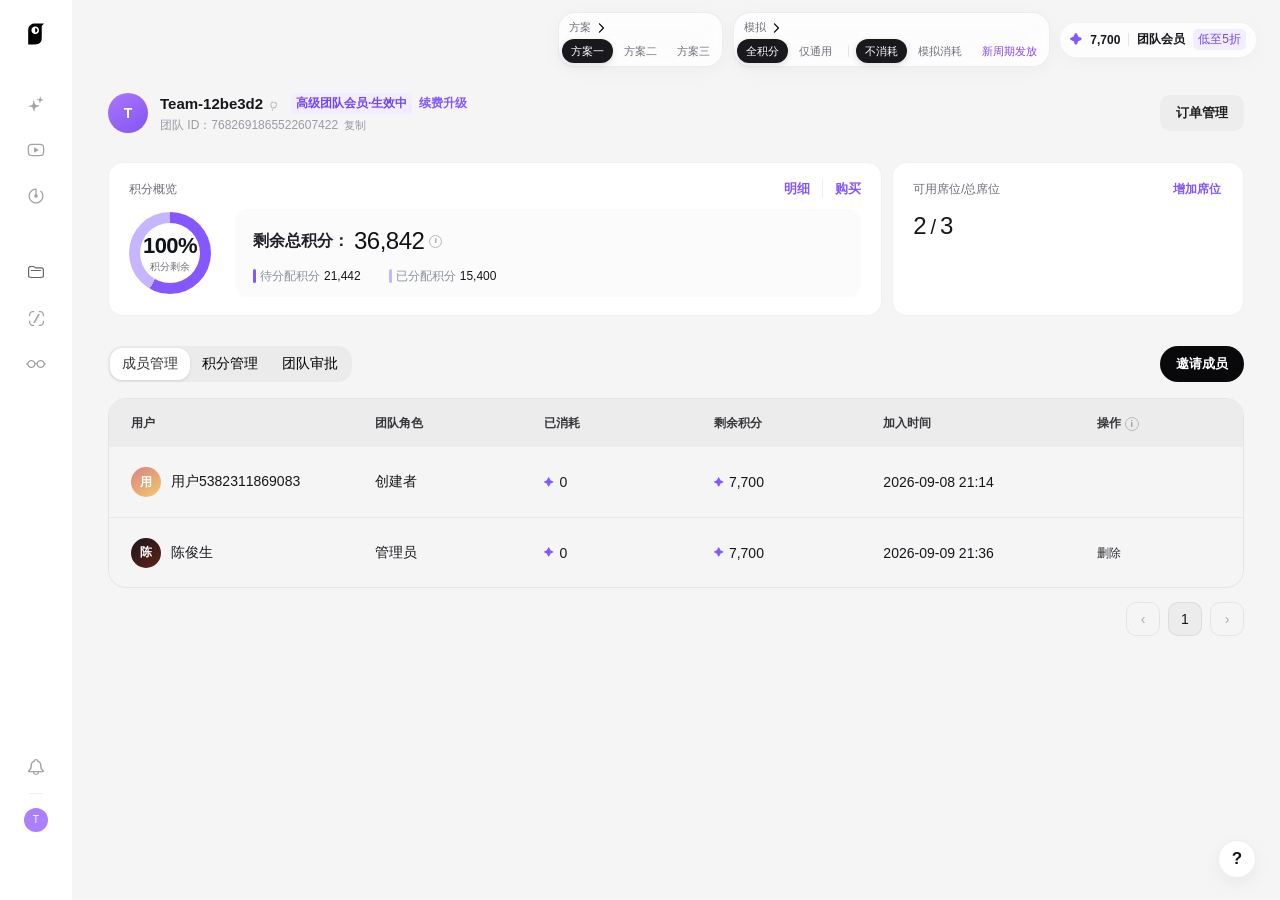
==== commit fe950883: "Place total credits beside label" ====
--- a/team-management-demo.html
+++ b/team-management-demo.html
@@ -2066,7 +2066,7 @@
 .credit-tooltip-dot.is-assigned { background: #8fcae9; }
 .credit-tooltip-dot.is-consumed { background: #e1e3e6; box-shadow: inset 0 0 0 1px rgba(20, 30, 45, .08); }
 .credit-balance-panel { min-width: 0; min-height: 86px; padding: 16px 18px 12px; border-radius: 12px; background: #fbfbfc; }
-.credit-balance-main { display: flex; min-width: 0; align-items: center; justify-content: space-between; gap: 20px; }
+.credit-balance-main { display: flex; min-width: 0; align-items: center; }
 .credit-balance-title { display: flex; align-items: center; gap: 5px; color: #202126; font-size: 16px; font-weight: 600; white-space: nowrap; }
 .credit-balance-title .info-dot { width: 13px; height: 13px; font-size: 8px; }
 .credit-balance-main .large-number { margin: 0; font-size: 24px; font-weight: 500; line-height: 32px; letter-spacing: -.5px; white-space: nowrap; }
@@ -2269,8 +2269,7 @@
             </div>
             <section class="credit-balance-panel" aria-label="剩余总积分">
               <div class="credit-balance-main">
-                <div class="credit-balance-title">剩余总积分 <span class="info-dot" title="成员剩余积分与待分配积分之和">i</span></div>
-                <div class="large-number" id="availableTotal">0</div>
+                <div class="credit-balance-title">剩余总积分：<span class="large-number" id="availableTotal">0</span> <span class="info-dot" title="成员剩余积分与待分配积分之和">i</span></div>
               </div>
               <div class="credit-balance-breakdown">
                 <span><i class="credit-legend credit-legend-unallocated"></i>待分配积分 <strong id="unallocatedSummaryTotal">0</strong></span>
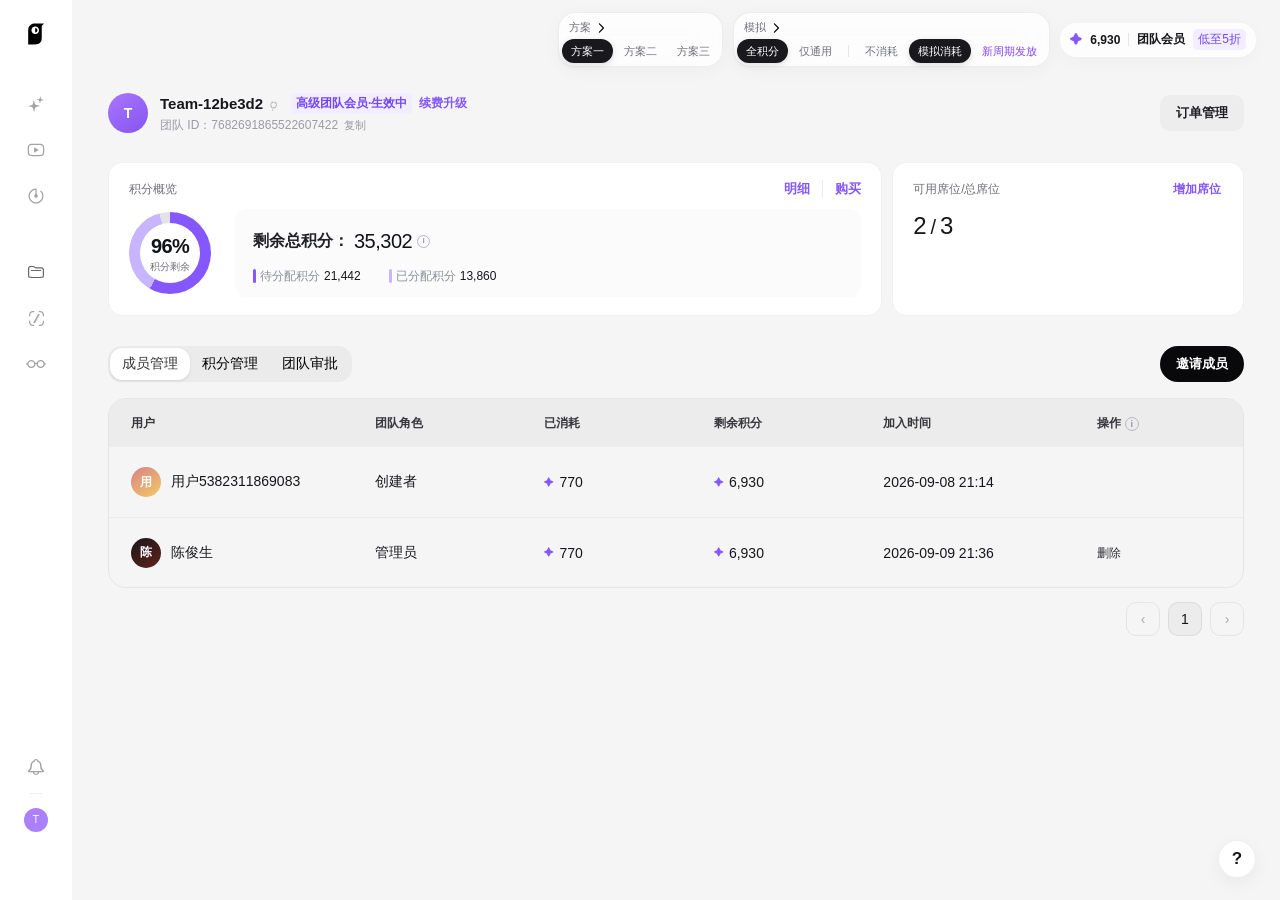
==== commit d8919f30: "Refine summary sizes and default consumption" ====
--- a/team-management-demo.html
+++ b/team-management-demo.html
@@ -2051,7 +2051,7 @@
 .credit-donut { position: relative; display: grid; width: 82px; height: 82px; flex: 0 0 82px; place-items: center; border-radius: 50%; background: conic-gradient(#8fcae9 0 11%, #e1e3e6 11% 25%, #139be8 25% 100%); }
 .credit-donut::after { position: absolute; inset: 11px; border-radius: 50%; background: #fff; content: ''; }
 .credit-donut-center { position: relative; z-index: 1; display: flex; flex-direction: column; align-items: center; }
-.credit-donut-center strong { color: #111319; font-size: 22px; font-weight: 650; line-height: 26px; letter-spacing: -.6px; }
+.credit-donut-center strong { color: #111319; font-size: 20px; font-weight: 650; line-height: 26px; letter-spacing: -.6px; }
 .credit-donut-center span { margin-top: 1px; color: var(--text-secondary); font-size: 10px; line-height: 14px; }
 .credit-donut:focus-visible { outline: 2px solid #1598e5; outline-offset: 4px; }
 .credit-donut-tooltip { position: absolute; z-index: 20; top: 50%; left: calc(100% + 14px); display: grid; width: 218px; gap: 10px; padding: 14px 16px; border: 1px solid rgba(21, 23, 28, .1); border-radius: 10px; background: rgba(255, 255, 255, .98); box-shadow: 0 10px 30px rgba(20, 30, 45, .14); opacity: 0; pointer-events: none; transform: translate(6px, -50%); transition: opacity 160ms ease, transform 160ms ease; }
@@ -2069,7 +2069,7 @@
 .credit-balance-main { display: flex; min-width: 0; align-items: center; }
 .credit-balance-title { display: flex; align-items: center; gap: 5px; color: #202126; font-size: 16px; font-weight: 600; white-space: nowrap; }
 .credit-balance-title .info-dot { width: 13px; height: 13px; font-size: 8px; }
-.credit-balance-main .large-number { margin: 0; font-size: 24px; font-weight: 500; line-height: 32px; letter-spacing: -.5px; white-space: nowrap; }
+.credit-balance-main .large-number { margin: 0; font-size: 20px; font-weight: 500; line-height: 32px; letter-spacing: -.5px; white-space: nowrap; }
 .credit-balance-breakdown { display: flex; flex-wrap: wrap; gap: 12px 28px; margin-top: 10px; color: #87909b; font-size: 12px; line-height: 18px; }
 .credit-balance-breakdown span { display: inline-flex; align-items: center; gap: 4px; }
 .credit-balance-breakdown strong { color: inherit; font-weight: 500; }
@@ -2223,8 +2223,8 @@
         <button type="button" class="simulation-option is-active" data-simulation-mode="all" aria-pressed="true">全积分</button>
         <button type="button" class="simulation-option" data-simulation-mode="general" aria-pressed="false">仅通用</button>
         <span class="simulation-divider" aria-hidden="true"></span>
-        <button class="simulation-option is-active" data-consumption="off" aria-pressed="true">不消耗</button>
-        <button class="simulation-option" data-consumption="on" aria-pressed="false">模拟消耗</button>
+        <button class="simulation-option" data-consumption="off" aria-pressed="false">不消耗</button>
+        <button class="simulation-option is-active" data-consumption="on" aria-pressed="true">模拟消耗</button>
         <button type="button" class="simulation-option simulation-cycle" data-action="new-cycle">新周期发放</button></div></details>
       <button class="credit-pill" data-action="buy">
         <span class="credit-gem" aria-hidden="true">✦</span>
@@ -2564,7 +2564,7 @@
   detailAnalysisTab: "model",
   detailLedgerTab: "acquired",
   simulationMode: "all",
-  consumptionMode: "off",
+  consumptionMode: "on",
   pools: initialSimulation.pools,
   perSeat: { general: 800, sd25: 400, sd20: 240 },
   seats: initialSimulation.seats,
@@ -3834,6 +3834,7 @@
 donut.addEventListener('pointerleave', () => document.querySelectorAll('.credit-tooltip-row').forEach(row => row.hidden = false));
 donut.addEventListener('focus', () => document.querySelectorAll('.credit-tooltip-row').forEach(row => row.hidden = false));
 
+applyConsumption(true);
 renderAll();
 switchTab("members");
 syncViewFromLocation();
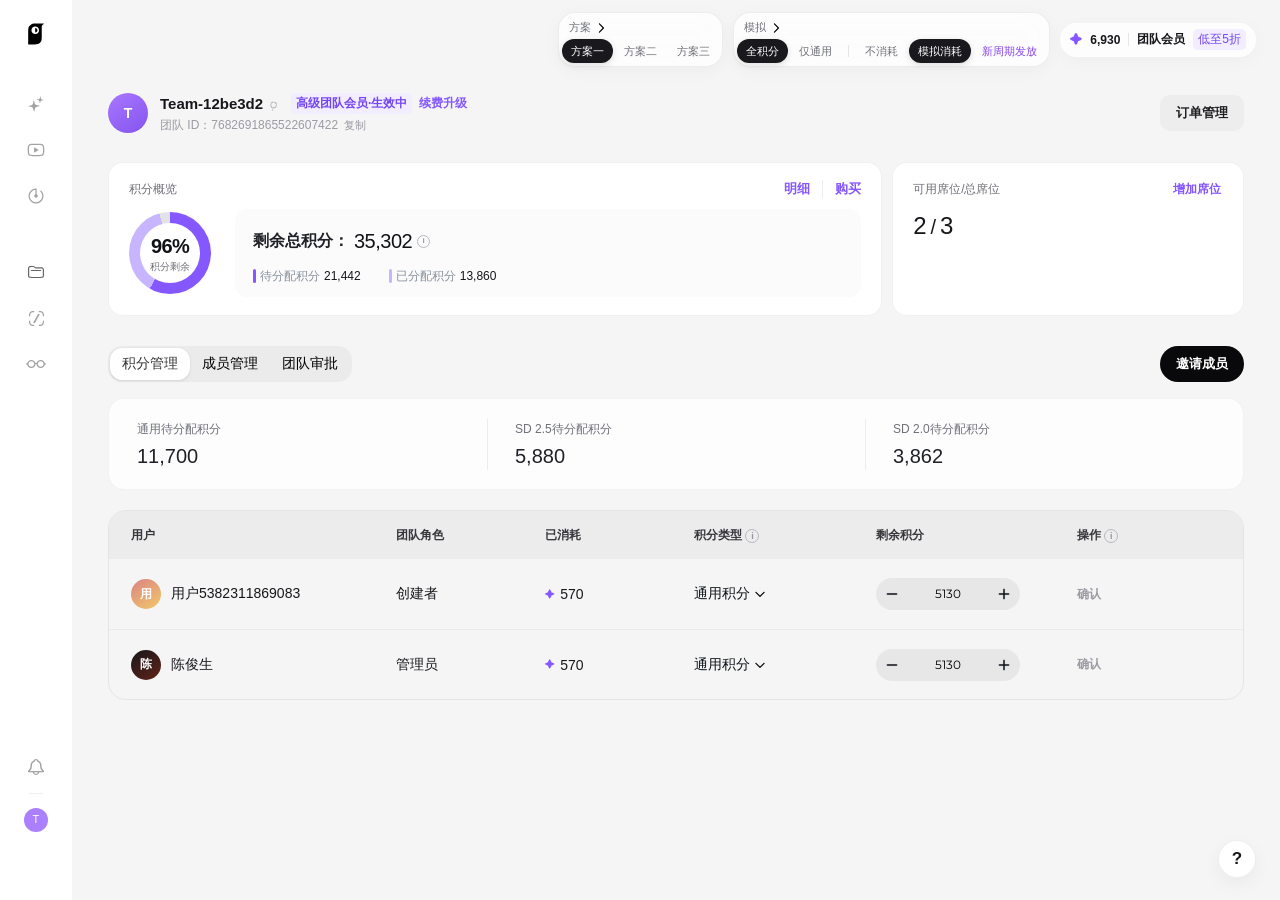
==== commit 30e9335e: "Make credit management the first tab" ====
--- a/team-management-demo.html
+++ b/team-management-demo.html
@@ -2167,8 +2167,6 @@
 .allocation-stepper button img { width: 32px; height: 32px; display: block; }
 .seats-card .seat-number .seat-slash { font-size: 20px; }
 
-.points-table.table-row.is-inactive { opacity: .5; }
-
 .team-plan .status-tag { font-size: 12px; }
 
 </style>
@@ -2293,8 +2291,8 @@
       <section class="workspace" aria-label="团队管理工作区">
         <div class="toolbar">
           <div class="tabs" role="tablist" aria-label="团队管理分类">
-            <button class="tab is-active" id="tab-members" role="tab" aria-selected="true" aria-controls="panel-members" data-tab="members">成员管理</button>
-            <button class="tab" id="tab-credits" role="tab" aria-selected="false" aria-controls="panel-credits" data-tab="credits">积分管理</button>
+            <button class="tab is-active" id="tab-credits" role="tab" aria-selected="true" aria-controls="panel-credits" data-tab="credits">积分管理</button>
+            <button class="tab" id="tab-members" role="tab" aria-selected="false" aria-controls="panel-members" data-tab="members">成员管理</button>
             <button class="tab" id="tab-invites" role="tab" aria-selected="false" aria-controls="panel-invites" data-tab="invites">团队审批</button>
           </div>
           <div class="toolbar-actions">
@@ -2302,7 +2300,7 @@
           </div>
         </div>
 
-        <section class="tab-panel is-active" id="panel-members" role="tabpanel" aria-labelledby="tab-members">
+        <section class="tab-panel" id="panel-members" role="tabpanel" aria-labelledby="tab-members" hidden>
           <div class="table-card">
             <div class="data-table member-table table-head">
               <div>用户</div>
@@ -2321,7 +2319,7 @@
           </div>
         </section>
 
-        <section class="tab-panel" id="panel-credits" role="tabpanel" aria-labelledby="tab-credits" hidden>
+        <section class="tab-panel is-active" id="panel-credits" role="tabpanel" aria-labelledby="tab-credits">
           <div class="credit-workspace-toolbar">
             <div class="credit-subtabs" id="creditTypeTabs" role="tablist" aria-label="积分类型"></div>
           </div>
@@ -2557,7 +2555,7 @@
 
 const state = {
   activeView: "team",
-  activeTab: "members",
+  activeTab: "credits",
   creditScheme: "overview",
   activeCreditType: "general",
   memberCreditTypes: Object.fromEntries(initialSimulation.members.map((member) => [member.id, "general"])),
@@ -2573,8 +2571,7 @@
   transactions: [],
   rechargeCredits: 0,
   giftCredits: 0,
-  editingMemberId: null,
-  draftCredits: null,
+  draftCreditsByMember: {},
   shortage: null,
   modal: null,
 };
@@ -2602,6 +2599,28 @@
 
 function memberTotal(member) {
   return sumCredits(member.credits);
+}
+
+function resetMemberDraft(member) {
+  state.draftCreditsByMember[member.id] = { ...member.credits };
+}
+
+function resetAllMemberDrafts() {
+  state.draftCreditsByMember = Object.fromEntries(state.members.map((member) => [member.id, { ...member.credits }]));
+}
+
+function memberDraft(member) {
+  if (!state.draftCreditsByMember[member.id]) resetMemberDraft(member);
+  return state.draftCreditsByMember[member.id];
+}
+
+function memberDraftChanged(member) {
+  const draft = memberDraft(member);
+  return creditTypes.some((type) => String(draft[type]) !== String(member.credits[type]));
+}
+
+function hasPendingCreditChanges() {
+  return state.members.some(memberDraftChanged);
 }
 
 function consumedTotal(member) {
@@ -2679,10 +2698,6 @@
 
 function selectCreditScheme(scheme, focus = false) {
   if (!["overview", "tabs", "delta"].includes(scheme) || scheme === state.creditScheme) return;
-  if (state.editingMemberId !== null) {
-    showToast("请先确认或取消当前积分调整");
-    return;
-  }
   state.creditScheme = scheme;
   renderPointCards();
   renderPointsRows();
@@ -2691,11 +2706,6 @@
 
 function selectCreditTab(type, focus = false) {
   if (!visibleCreditTypes().includes(type)) return;
-  if (type !== state.activeCreditType && state.editingMemberId !== null) {
-    showToast("请先确认或取消当前积分调整");
-    if (focus) $("#credit-tab-" + state.activeCreditType).focus();
-    return;
-  }
   state.activeCreditType = type;
   renderPointCards();
   renderPointsRows();
@@ -2717,19 +2727,19 @@
 
 function allocationStepperMarkup(member, type, field) {
   const before = member.credits[type];
-  const after = Number(state.draftCredits[type]);
+  const after = Number(memberDraft(member)[type]);
   const maxAfter = before + state.pools[type].available;
   const value = field === "after" ? after : after - before;
   const min = field === "after" ? 0 : -before;
   const max = field === "after" ? maxAfter : state.pools[type].available;
   const fieldLabel = field === "after" ? "调后" : "调整额";
-  return `<div class="allocation-stepper"><button type="button" data-draft-delta="-100" data-draft-field="${field}" data-credit-type="${type}" aria-label="${state.pools[type].label}${fieldLabel}减少100"${value <= min ? " disabled" : ""}><img src="[data-uri]" alt="" /></button><input type="number" min="${min}" max="${max}" step="1" value="${escapeHTML(value)}" data-draft-input data-draft-field="${field}" data-member="${member.id}" data-credit-type="${type}" aria-label="${state.pools[type].label}${fieldLabel}" /><button type="button" data-draft-delta="100" data-draft-field="${field}" data-credit-type="${type}" aria-label="${state.pools[type].label}${fieldLabel}增加100"${value >= max ? " disabled" : ""}><img src="[data-uri]" alt="" /></button></div>`;
+  return `<div class="allocation-stepper"><button type="button" data-draft-delta="-100" data-draft-field="${field}" data-member="${member.id}" data-credit-type="${type}" aria-label="${state.pools[type].label}${fieldLabel}减少100"${value <= min ? " disabled" : ""}><img src="[data-uri]" alt="" /></button><input type="number" min="${min}" max="${max}" step="1" value="${escapeHTML(value)}" data-draft-input data-draft-field="${field}" data-member="${member.id}" data-credit-type="${type}" aria-label="${state.pools[type].label}${fieldLabel}" /><button type="button" data-draft-delta="100" data-draft-field="${field}" data-member="${member.id}" data-credit-type="${type}" aria-label="${state.pools[type].label}${fieldLabel}增加100"${value >= max ? " disabled" : ""}><img src="[data-uri]" alt="" /></button></div>`;
 }
 
 function allocationInputMarkup(member, type) {
   const before = member.credits[type];
   const max = before + state.pools[type].available;
-  return `<div class="allocation-input"><input type="number" min="0" max="${max}" step="1" value="${escapeHTML(Number(state.draftCredits[type]))}" data-draft-input data-draft-field="after" data-member="${member.id}" data-credit-type="${type}" aria-label="${state.pools[type].label}调后" /></div>`;
+  return `<div class="allocation-input"><input type="number" min="0" max="${max}" step="1" value="${escapeHTML(Number(memberDraft(member)[type]))}" data-draft-input data-draft-field="after" data-member="${member.id}" data-credit-type="${type}" aria-label="${state.pools[type].label}调后" /></div>`;
 }
 
 function selectedMemberCreditType(memberId) {
@@ -2759,57 +2769,48 @@
   return `<div class="${classes.join(" ")}">${format(member.credits[type])}</div>`;
 }
 
+function rowActionMarkup(member) {
+  const changed = memberDraftChanged(member);
+  return `<div class="row-actions allocation-editor-actions"><button class="action-link confirm-link" data-confirm-member="${member.id}"${changed ? "" : " disabled"}>确认</button>${changed ? `<button class="action-link" data-undo-member="${member.id}">撤销</button>` : ""}</div>`;
+}
+
 function renderPointsRows() {
   const type = state.activeCreditType;
-  const isEditing = state.editingMemberId !== null;
   const overviewScheme = state.creditScheme === "overview";
   const deltaScheme = state.creditScheme === "delta";
-  $("#pointsTableHead").className = `data-table points-table table-head ${deltaScheme ? "scheme-three-table" : overviewScheme && isEditing ? "scheme-one-table" : "scheme-two-table"}`;
+  $("#pointsTableHead").className = `data-table points-table table-head ${deltaScheme ? "scheme-three-table" : overviewScheme ? "scheme-one-table" : "scheme-two-table"}`;
   $("#pointsTableHead").innerHTML = deltaScheme
     ? `<div>用户</div><div>团队角色</div><div>已消耗</div><div>调整前 <span class="info-dot" title="成员当前可用积分">i</span></div><div>积分类型 <span class="info-dot" title="选择本次调配的积分类型">i</span></div><div>调整后</div><div>调整额 <span class="info-dot" title="本次增加或减少的积分">i</span></div><div>操作 <span class="info-dot" title="调整成员可用积分">i</span></div>`
-    : overviewScheme && isEditing
+    : overviewScheme
     ? `<div>用户</div><div>团队角色</div><div>已消耗</div><div>积分类型 <span class="info-dot" title="选择本次调配的积分类型">i</span></div><div>剩余积分</div><div>操作 <span class="info-dot" title="调整成员可用积分">i</span></div>`
     : `<div>用户</div><div>团队角色</div><div>已消耗</div><div>剩余积分</div><div>操作 <span class="info-dot" title="调整成员可用积分">i</span></div>`;
   $("#pointsRows").innerHTML = state.members.map((member) => {
-    const editing = member.id === state.editingMemberId;
-    const candidate = isRecoveryCandidate(member);
-    const rowClasses = ["data-table", "points-table", "table-row", deltaScheme ? "scheme-three-table" : overviewScheme && isEditing ? "scheme-one-table" : "scheme-two-table"];
-    if (editing) rowClasses.push("is-editing");
-    if (isEditing && !editing) rowClasses.push("is-inactive");
-    if (candidate) rowClasses.push("is-recovery-candidate");
-
-    let action = `<button class="action-link" data-edit-credits="${member.id}"${state.editingMemberId !== null ? ' disabled title="请先确认或取消当前成员的修改"' : ''}>积分调配</button>`;
-    if (editing) action = `<div class="row-actions allocation-editor-actions"><button class="action-link confirm-link" data-confirm-credits>确认</button><button class="action-link" data-cancel-credits>取消</button></div>`;
-    if (candidate) {
-      action = `<div class="row-actions"><button class="action-link" data-recover-candidate="${member.id}">回收可用</button></div>`;
-    }
-
-    if (isEditing && !editing) action = '<span class="empty-action">-</span>';
+    const rowClasses = ["data-table", "points-table", "table-row", deltaScheme ? "scheme-three-table" : overviewScheme ? "scheme-one-table" : "scheme-two-table"];
+    const action = rowActionMarkup(member);
 
     if (deltaScheme) {
-      const rowType = editing ? type : selectedMemberCreditType(member.id);
+      const rowType = selectedMemberCreditType(member.id);
       const before = member.credits[rowType];
-      const after = editing ? Number(state.draftCredits[rowType]) : before;
       return `<div class="${rowClasses.join(" ")}" data-member-id="${member.id}">
         <div class="user-cell">${avatarMarkup(member)}<span class="member-identity"><span class="user-name">${escapeHTML(member.name)}</span></span></div>
         ${staticRoleMarkup(member)}
         ${pointMarkup(member.consumed[rowType])}
         ${pointMarkup(before)}
-        ${editing ? schemeCreditTypeSelector(member, rowType) : `<div class="credit-type-label">${escapeHTML(state.pools[rowType].label)}</div>`}
-        ${editing ? allocationInputMarkup(member, rowType) : pointMarkup(after)}
-        ${editing ? allocationStepperMarkup(member, rowType, "delta") : pointMarkup(0)}
+        ${schemeCreditTypeSelector(member, rowType)}
+        ${allocationInputMarkup(member, rowType)}
+        ${allocationStepperMarkup(member, rowType, "delta")}
         <div class="points-operation">${action}</div>
       </div>`;
     }
 
     if (overviewScheme) {
-      const rowType = editing ? type : selectedMemberCreditType(member.id);
+      const rowType = selectedMemberCreditType(member.id);
       return `<div class="${rowClasses.join(" ")}" data-member-id="${member.id}">
         <div class="user-cell">${avatarMarkup(member)}<span class="member-identity"><span class="user-name">${escapeHTML(member.name)}</span></span></div>
         ${staticRoleMarkup(member)}
-        ${pointMarkup(editing ? member.consumed[rowType] : consumedTotal(member))}
-        ${isEditing ? (editing ? schemeCreditTypeSelector(member, rowType) : '<div class="credit-type-empty">-</div>') : ""}
-        ${editing ? allocationStepperMarkup(member, type, "after") : pointMarkup(memberTotal(member))}
+        ${pointMarkup(member.consumed[rowType])}
+        ${schemeCreditTypeSelector(member, rowType)}
+        ${allocationStepperMarkup(member, rowType, "after")}
         <div class="points-operation">${action}</div>
       </div>`;
     }
@@ -2818,7 +2819,7 @@
       <div class="user-cell">${avatarMarkup(member)}<span class="member-identity"><span class="user-name">${escapeHTML(member.name)}</span></span></div>
       ${staticRoleMarkup(member)}
       ${pointMarkup(member.consumed[type])}
-      ${editing ? allocationStepperMarkup(member, type, "after") : readonlyCreditMarkup(member, type, candidate)}
+      ${allocationStepperMarkup(member, type, "after")}
       <div class="points-operation">${action}</div>
     </div>`;
   }).join("");
@@ -3074,35 +3075,10 @@
   state.transactions = [];
   state.rechargeCredits = 0;
   state.giftCredits = 0;
-  state.editingMemberId = null;
-  state.draftCredits = null;
   state.shortage = null;
+  resetAllMemberDrafts();
   renderAll();
   showToast(mode === "all" ? "已切换至全积分模拟数据" : "已切换至仅通用积分模拟数据");
-}
-
-function beginCreditEdit(memberId) {
-  if (state.editingMemberId !== null) {
-    showToast("请先确认或取消当前成员的修改");
-    return;
-  }
-  const member = state.members.find((item) => item.id === Number(memberId));
-  if (!member) return;
-  if (state.creditScheme === "overview") state.activeCreditType = selectedMemberCreditType(member.id);
-  state.editingMemberId = member.id;
-  state.draftCredits = { ...member.credits };
-  state.shortage = null;
-  renderPointsRows();
-  renderShortageBanner();
-  window.setTimeout(() => $("[data-draft-input]")?.focus(), 20);
-}
-
-function cancelCreditEdit() {
-  state.editingMemberId = null;
-  state.draftCredits = null;
-  state.shortage = null;
-  renderPointsRows();
-  renderShortageBanner();
 }
 
 function calculateShortages(member, draft) {
@@ -3114,35 +3090,42 @@
   }, {});
 }
 
-function confirmCreditEdit() {
-  const member = state.members.find((item) => item.id === state.editingMemberId);
-  if (!member || !state.draftCredits) return;
+function undoMemberCreditEdit(memberId) {
+  const member = state.members.find((item) => item.id === Number(memberId));
+  if (!member) return;
+  resetMemberDraft(member);
+  renderPointsRows();
+  showToast(`已撤销 ${member.name} 的本次修改`);
+}
+
+function confirmMemberCreditEdit(memberId) {
+  const member = state.members.find((item) => item.id === Number(memberId));
+  if (!member) return;
+  const draft = memberDraft(member);
   const invalid = visibleCreditTypes().some((type) => {
-    const amount = Number(state.draftCredits[type]);
-    return String(state.draftCredits[type]).trim() === "" || !Number.isSafeInteger(amount) || amount < 0;
+    const amount = Number(draft[type]);
+    return String(draft[type]).trim() === "" || !Number.isSafeInteger(amount) || amount < 0;
   });
   if (invalid) {
     showToast("剩余积分请输入大于等于 0 的整数");
     return;
   }
-  state.draftCredits = creditTypes.reduce((draft, type) => ({ ...draft, [type]: Math.round(Number(state.draftCredits[type])) }), {});
-  const shortages = calculateShortages(member, state.draftCredits);
+  state.draftCreditsByMember[member.id] = creditTypes.reduce((normalized, type) => ({ ...normalized, [type]: Math.round(Number(draft[type])) }), {});
+  const shortages = calculateShortages(member, state.draftCreditsByMember[member.id]);
   if (Object.keys(shortages).length) {
-    state.shortage = { targetMemberId: member.id, amounts: shortages };
-    renderPointsRows();
-    renderShortageBanner();
-    showToast("待分配余额不足，请先回收高亮成员的可用积分");
+    showToast("待分配余额不足，请减少本次调整数值");
     return;
   }
 
-  commitCreditEdit(member);
-}
-
-function commitCreditEdit(member, successMessage = "") {
+  commitMemberCreditEdit(member);
+}
+
+function commitMemberCreditEdit(member, successMessage = "") {
+  const draft = memberDraft(member);
   const changes = [];
   creditTypes.forEach((type) => {
     const previous = member.credits[type];
-    const next = state.draftCredits[type];
+    const next = draft[type];
     const delta = next - previous;
     if (!delta) return;
     state.pools[type].available -= delta;
@@ -3151,9 +3134,7 @@
     recordTransaction(member.name, type, Math.abs(delta), delta > 0 ? "手动分配" : "手动回收");
   });
 
-  state.editingMemberId = null;
-  state.draftCredits = null;
-  state.shortage = null;
+  resetMemberDraft(member);
   renderAll();
   showToast(successMessage || (changes.length ? `已确认 ${member.name} 的积分调整` : "积分未发生变化"));
 }
@@ -3349,13 +3330,7 @@
 }
 
 function recalculateShortage() {
-  const member = state.members.find((item) => item.id === state.editingMemberId);
-  if (!member || !state.draftCredits) {
-    state.shortage = null;
-    return;
-  }
-  const amounts = calculateShortages(member, state.draftCredits);
-  state.shortage = Object.keys(amounts).length ? { targetMemberId: member.id, amounts } : null;
+  state.shortage = null;
 }
 
 function automaticCredits(name, action = "自动分配") {
@@ -3370,8 +3345,8 @@
 }
 
 function startNewCycle() {
-  if (state.editingMemberId !== null) {
-    showToast("请先确认或取消当前积分调整");
+  if (hasPendingCreditChanges()) {
+    showToast("请先确认或撤销未提交的积分调整");
     return;
   }
   openModal({ type: "new-cycle", title: "模拟新周期发放", subtitle: "按购买商品的每席位积分量发放", body: `<div class="rule-note">每席位：${creditTypes.map(type => `${state.pools[type].label} ${format(state.perSeat[type])}`).join('、')}。按成员列表顺序发放，余额不足时发放该类型剩余积分。</div>`, confirmText: "模拟发放" });
@@ -3430,6 +3405,7 @@
       const credits = automaticCredits(member.name, "周期自动分配");
       creditTypes.forEach(type => member.credits[type] += credits[type]);
     });
+    resetAllMemberDrafts();
     renderAll();
     closeModal();
     showToast("新周期积分已按每席位额度发放；余额不足的类型按剩余量发放");
@@ -3445,7 +3421,7 @@
     });
     state.members = state.members.filter((item) => item.id !== member.id);
     state.seats.used = Math.max(0, state.seats.used - 1);
-    cancelCreditEdit();
+    resetAllMemberDrafts();
     renderAll();
     closeModal();
     showToast(`已删除 ${member.name}，未使用积分已回收`);
@@ -3500,11 +3476,12 @@
     }
     member.credits[type] -= amount;
     state.pools[type].available += amount;
+    resetMemberDraft(member);
     recordTransaction(member.name, type, amount, "余额回收");
     recalculateShortage();
     renderAll();
     closeModal();
-    showToast(state.shortage ? "已回收积分，仍有分配缺口" : state.editingMemberId !== null ? "团队余额已补足，可确认追加" : "积分已回收到团队待分配余额");
+    showToast("积分已回收到团队待分配余额");
   }
 }
 
@@ -3579,19 +3556,15 @@
     return;
   }
 
-  const editButton = event.target.closest("[data-edit-credits]");
-  if (editButton) {
-    beginCreditEdit(editButton.dataset.editCredits);
+  const confirmButton = event.target.closest("[data-confirm-member]");
+  if (confirmButton) {
+    confirmMemberCreditEdit(confirmButton.dataset.confirmMember);
     return;
   }
 
-  if (event.target.closest("[data-confirm-credits]")) {
-    confirmCreditEdit();
-    return;
-  }
-
-  if (event.target.closest("[data-cancel-credits]")) {
-    cancelCreditEdit();
+  const undoButton = event.target.closest("[data-undo-member]");
+  if (undoButton) {
+    undoMemberCreditEdit(undoButton.dataset.undoMember);
     return;
   }
 
@@ -3600,15 +3573,15 @@
     const type = deltaButton.dataset.creditType;
     const field = deltaButton.dataset.draftField || "after";
     const delta = Number(deltaButton.dataset.draftDelta);
-    const member = state.members.find(item => item.id === state.editingMemberId);
+    const member = state.members.find(item => item.id === Number(deltaButton.dataset.member));
+    if (!member) return;
+    const draft = memberDraft(member);
     const before = member.credits[type];
     const maxAfter = before + state.pools[type].available;
-    const current = field === "delta" ? Number(state.draftCredits[type]) - before : Number(state.draftCredits[type]);
+    const current = field === "delta" ? Number(draft[type]) - before : Number(draft[type]);
     const next = current + delta;
-    state.draftCredits[type] = Math.max(0, Math.min(maxAfter, Math.round(field === "delta" ? before + next : next)));
-    recalculateShortage();
+    draft[type] = Math.max(0, Math.min(maxAfter, Math.round(field === "delta" ? before + next : next)));
     renderPointsRows();
-    renderShortageBanner();
     return;
   }
 
@@ -3662,22 +3635,20 @@
 
 document.addEventListener("input", (event) => {
   const input = event.target.closest("[data-draft-input]");
-  if (!input || !state.draftCredits) return;
-  const member = state.members.find(item => item.id === state.editingMemberId);
+  if (!input) return;
+  const member = state.members.find(item => item.id === Number(input.dataset.member));
+  if (!member) return;
+  const draft = memberDraft(member);
   const type = input.dataset.creditType;
   const field = input.dataset.draftField || "after";
   const before = member.credits[type];
   const numeric = Number(input.value);
-  state.draftCredits[type] = input.value === "" ? "" : field === "delta" ? before + numeric : numeric;
-  const line = input.closest("[data-allocation-type]");
-  const counterpart = line?.querySelector(`[data-draft-input][data-draft-field="${field === "delta" ? "after" : "delta"}"]`);
-  if (counterpart && input.value !== "") counterpart.value = field === "delta" ? state.draftCredits[type] : numeric - before;
-  recalculateShortage();
-  $$("#pointsRows .table-row").forEach(row => {
-    const candidate = state.members.find(item => item.id === Number(row.dataset.memberId));
-    row.classList.toggle("is-recovery-candidate", isRecoveryCandidate(candidate));
-  });
-  renderShortageBanner();
+  draft[type] = input.value === "" ? "" : field === "delta" ? before + numeric : numeric;
+  const row = input.closest(".table-row");
+  const counterpart = row?.querySelector(`[data-draft-input][data-credit-type="${type}"][data-draft-field="${field === "delta" ? "after" : "delta"}"]`);
+  if (counterpart && input.value !== "") counterpart.value = field === "delta" ? draft[type] : numeric - before;
+  const operation = row?.querySelector(".points-operation");
+  if (operation) operation.innerHTML = rowActionMarkup(member);
 });
 
 $("#modalForm").addEventListener("submit", handleModalSubmit);
@@ -3690,17 +3661,7 @@
   if (!selector) return;
   const memberId = Number(selector.dataset.memberId);
   state.memberCreditTypes[memberId] = selector.value;
-  if (state.editingMemberId === null) {
-    renderPointsRows();
-    return;
-  }
-  if (memberId !== state.editingMemberId) return;
-  state.activeCreditType = selector.value;
-  state.shortage = null;
-  renderPointCards();
   renderPointsRows();
-  renderShortageBanner();
-  window.setTimeout(() => $("[data-draft-input]")?.focus(), 20);
 });
 
 document.addEventListener("keydown", (event) => {
@@ -3726,7 +3687,7 @@
   else if (event.key === "Escape" && state.activeView === "points-detail") showTeamManagementPage();
   if (event.key === "Enter" && event.target.matches("[data-draft-input]")) {
     event.preventDefault();
-    confirmCreditEdit();
+    confirmMemberCreditEdit(event.target.dataset.member);
   }
   if ((event.key === "ArrowLeft" || event.key === "ArrowRight") && document.activeElement?.dataset.tab) {
     const tabs = $$("[data-tab]");
@@ -3782,10 +3743,11 @@
 document.addEventListener('click', event => {
   const consume = event.target.closest('[data-consumption]');
   if (consume && consume.dataset.consumption !== state.consumptionMode) {
-    if (state.editingMemberId !== null) { showToast('请先确认或取消当前积分调整'); return; }
+    if (hasPendingCreditChanges()) { showToast('请先确认或撤销未提交的积分调整'); return; }
     closeCreditMenu();
     state.consumptionMode = consume.dataset.consumption;
     applyConsumption(state.consumptionMode === 'on');
+    resetAllMemberDrafts();
     renderAll();
     showToast(state.consumptionMode === 'on' ? '已模拟各成员各类型积分消耗 10%' : '已还原模拟消耗的积分');
   }
@@ -3835,8 +3797,9 @@
 donut.addEventListener('focus', () => document.querySelectorAll('.credit-tooltip-row').forEach(row => row.hidden = false));
 
 applyConsumption(true);
+resetAllMemberDrafts();
 renderAll();
-switchTab("members");
+switchTab("credits");
 syncViewFromLocation();
 
 </script>
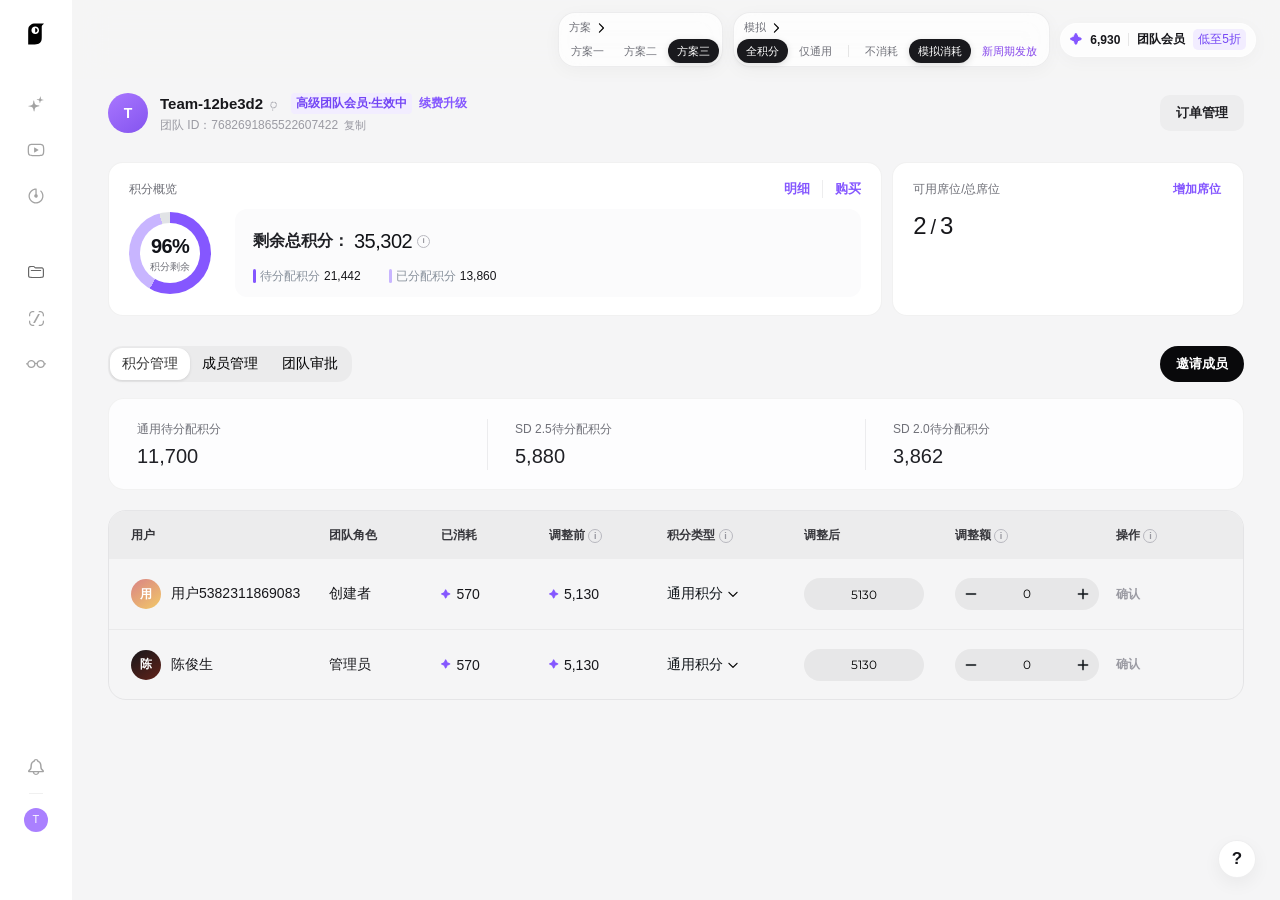
==== commit 9aa87966: "Default to credit scheme three" ====
--- a/team-management-demo.html
+++ b/team-management-demo.html
@@ -2115,8 +2115,8 @@
 .points-table.scheme-one-table { min-width: 900px; grid-template-columns: minmax(190px, 1.35fr) minmax(105px, .72fr) minmax(100px, .72fr) minmax(140px, .9fr) minmax(150px, 1fr) minmax(120px, .78fr); }
 .points-table.scheme-two-table { min-width: 740px; grid-template-columns: minmax(220px, 1.6fr) minmax(110px, 1fr) minmax(100px, 1fr) minmax(160px, 1.2fr) 122px; }
 .points-table.scheme-three-table { min-width: 1120px; grid-template-columns: minmax(170px, 1.35fr) minmax(90px, .72fr) minmax(86px, .68fr) minmax(100px, .76fr) minmax(118px, .9fr) minmax(132px, 1fr) minmax(144px, 1.08fr) minmax(104px, .78fr); }
-.scheme-three-table .allocation-input { width: 120px; height: 32px; border-radius: 8px; background: rgba(0, 0, 0, 0.06); }
-.scheme-three-table .allocation-input input { font-family: Montserrat, sans-serif; font-size: 12px; font-weight: 400; }
+.scheme-three-table .allocation-input { width: 120px; height: 32px; border-radius: 20px; background: rgba(0, 0, 0, 0.06); }
+.scheme-three-table .allocation-input input { border-radius: 20px; font-family: Montserrat, sans-serif; font-size: 12px; font-weight: 400; }
 .credit-type-label { color: var(--text); font-size: 14px; white-space: nowrap; }
 .scheme-credit-select { position: relative; display: inline-flex; width: max-content; max-width: 132px; align-items: center; }
 .scheme-credit-select select { width: 100%; min-width: 106px; padding: 7px 27px 7px 9px; border: 0; outline: 0; color: #26272c; background: transparent; font: inherit; font-size: 14px; appearance: none; cursor: pointer; }
@@ -2212,9 +2212,9 @@
       <details class="simulation-switch tool-switch" open>
         <summary aria-label="展开或收起方案切换">方案<img src="[data-uri]" alt="" /></summary>
         <div class="tool-options" role="tablist" aria-label="积分管理方案">
-          <button class="simulation-option is-active" role="tab" aria-selected="true" data-credit-scheme="overview">方案一</button>
+          <button class="simulation-option" role="tab" aria-selected="false" data-credit-scheme="overview">方案一</button>
           <button class="simulation-option" role="tab" aria-selected="false" data-credit-scheme="tabs">方案二</button>
-          <button class="simulation-option" role="tab" aria-selected="false" data-credit-scheme="delta">方案三</button>
+          <button class="simulation-option is-active" role="tab" aria-selected="true" data-credit-scheme="delta">方案三</button>
         </div>
       </details>
       <details class="simulation-switch tool-switch" open><summary aria-label="展开或收起模拟工具">模拟<img src="[data-uri]" alt="" /></summary><div class="tool-options" role="group" aria-label="模拟工具">
@@ -2556,7 +2556,7 @@
 const state = {
   activeView: "team",
   activeTab: "credits",
-  creditScheme: "overview",
+  creditScheme: "delta",
   activeCreditType: "general",
   memberCreditTypes: Object.fromEntries(initialSimulation.members.map((member) => [member.id, "general"])),
   detailAnalysisTab: "model",
